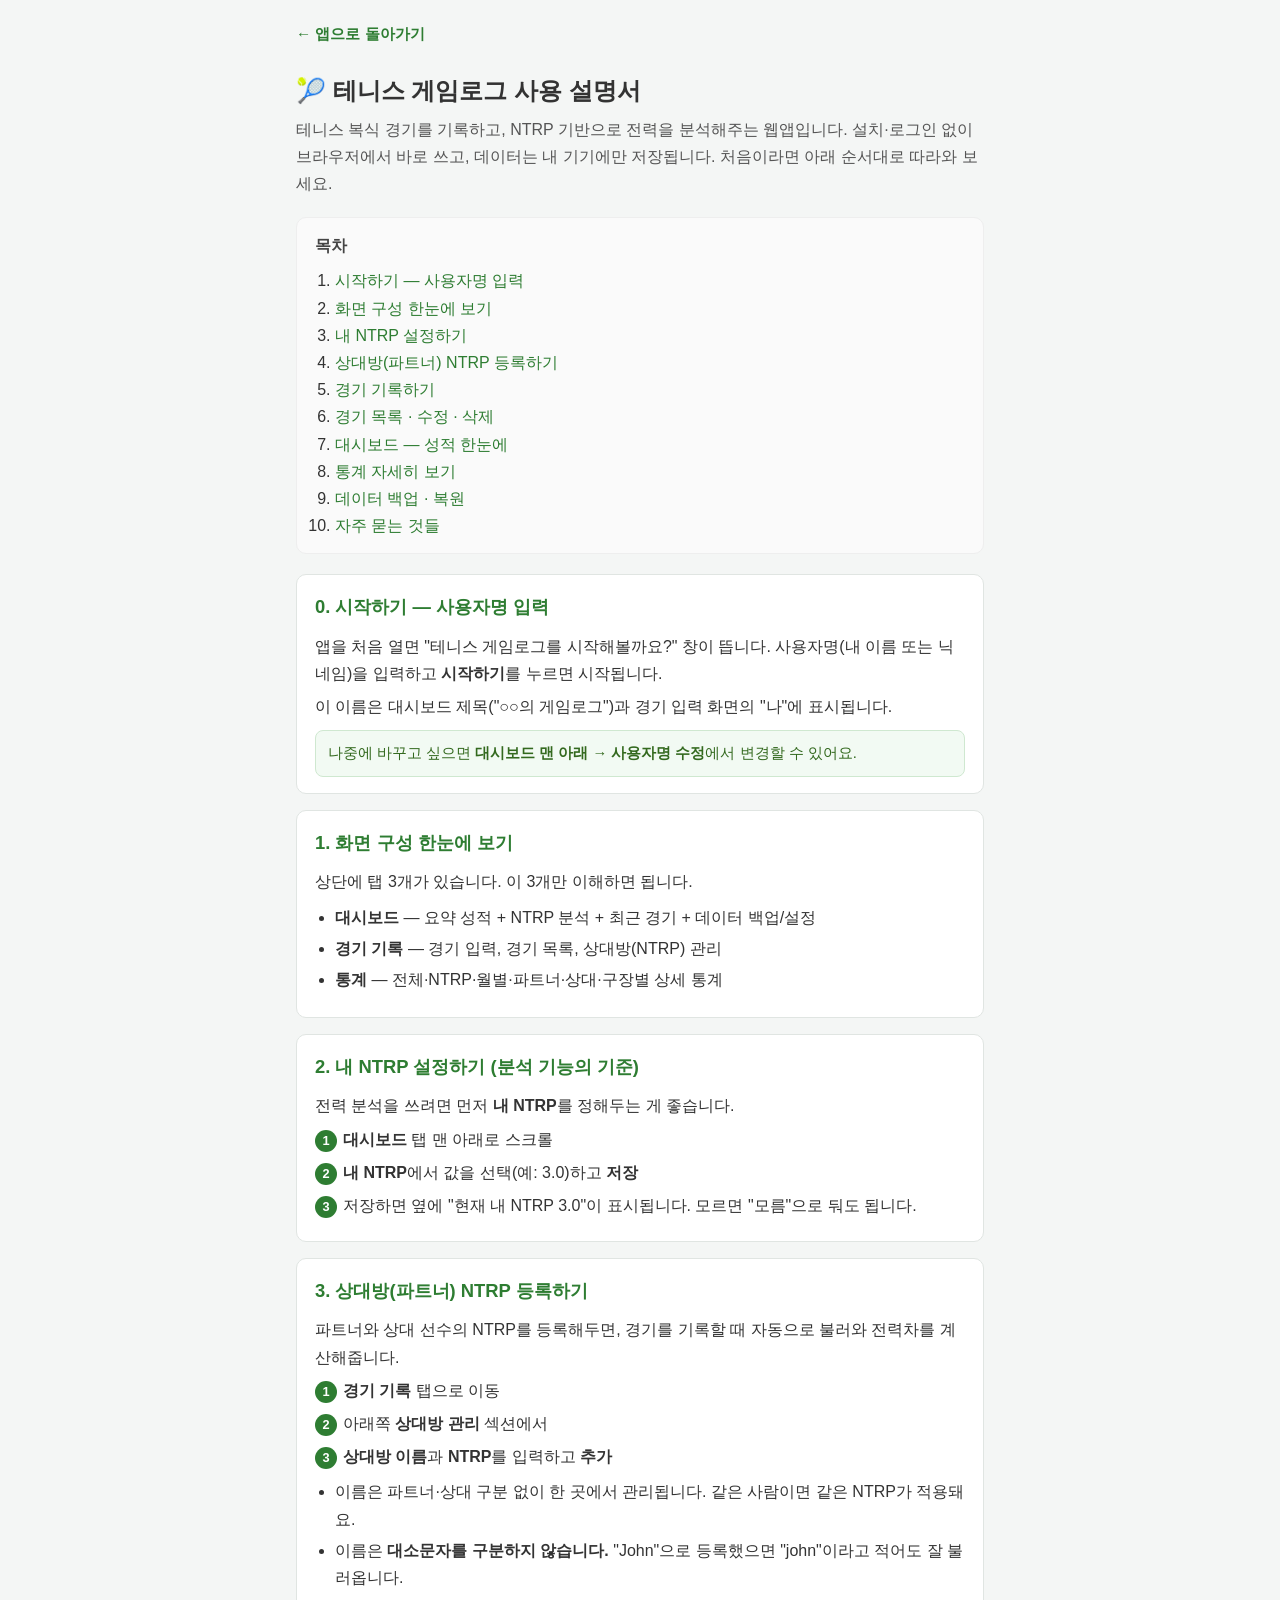
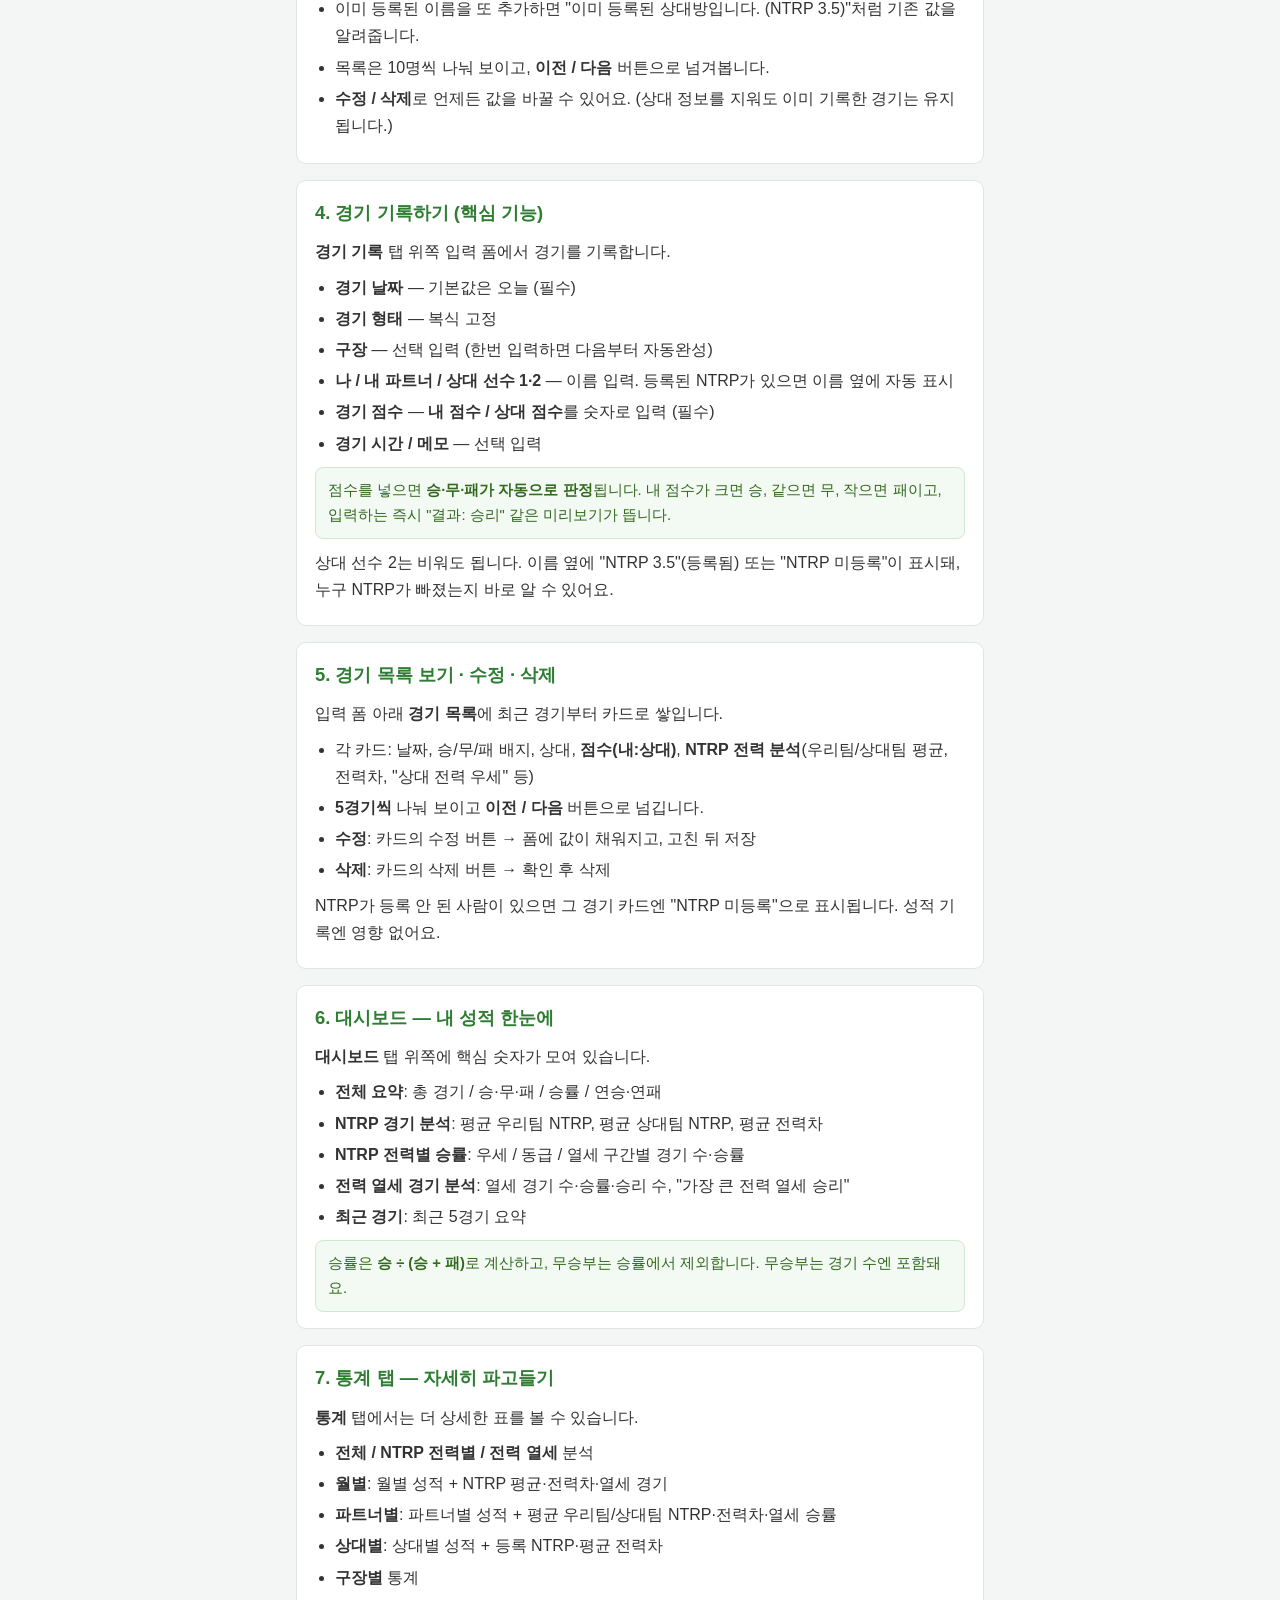
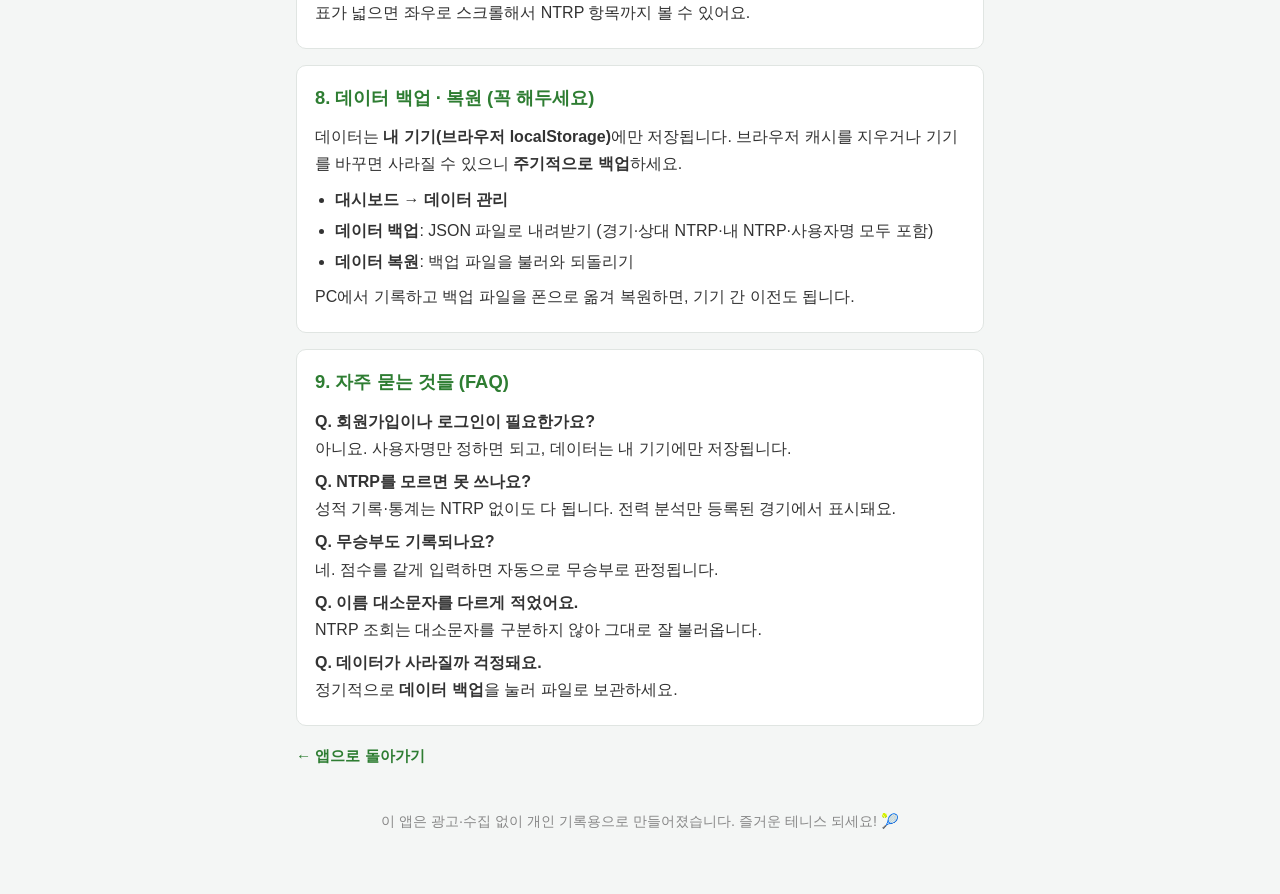
==== guide.html @ ec40f74d "기능 및 레이아웃 1. NTRP 참조 대소문자 변경 2. 페이지 넘어가면  3. 설명서 추가" ====
<!DOCTYPE html>
<html lang="ko">
<head>
  <meta charset="UTF-8" />
  <meta name="viewport" content="width=device-width, initial-scale=1.0" />
  <title>사용 설명서 · 테니스 게임로그</title>
  <link rel="stylesheet" href="style.css" />
  <style>
    /* 안내문 전용 최소 스타일 (앱 style.css를 건드리지 않고 이 페이지에서만 사용) */
    .guide-wrap {
      max-width: 720px;
      margin: 0 auto;
      padding: 20px 16px 60px;
      line-height: 1.7;
      color: #333;
    }
    .guide-wrap h1 {
      font-size: 1.5rem;
      margin: 8px 0 4px;
    }
    .guide-lead {
      color: #555;
      margin: 0 0 20px;
    }
    .guide-back {
      display: inline-block;
      margin-bottom: 16px;
      font-size: 0.95rem;
      color: #2e7d32;
      text-decoration: none;
      font-weight: 600;
    }
    .guide-back:hover { text-decoration: underline; }
    .guide-section {
      border: 1px solid #e0e5e2;
      border-radius: 10px;
      padding: 16px 18px;
      margin-bottom: 16px;
      background-color: #fff;
    }
    .guide-section h2 {
      font-size: 1.15rem;
      margin: 0 0 10px;
      color: #2e7d32;
    }
    .guide-section p { margin: 6px 0; }
    .guide-section ul { margin: 8px 0; padding-left: 20px; }
    .guide-section li { margin: 4px 0; }
    .guide-note {
      background-color: #f2faf3;
      border: 1px solid #cfe8d0;
      border-radius: 8px;
      padding: 10px 12px;
      font-size: 0.92rem;
      color: #33691e;
      margin-top: 10px;
    }
    .guide-step {
      display: inline-block;
      min-width: 22px;
      height: 22px;
      line-height: 22px;
      text-align: center;
      border-radius: 50%;
      background-color: #2e7d32;
      color: #fff;
      font-size: 0.8rem;
      font-weight: 700;
      margin-right: 6px;
    }
    .guide-footer {
      margin-top: 24px;
      text-align: center;
      color: #888;
      font-size: 0.9rem;
    }
    .guide-toc {
      background-color: #fafafa;
      border: 1px solid #eee;
      border-radius: 10px;
      padding: 14px 18px;
      margin-bottom: 20px;
    }
    .guide-toc h2 { font-size: 1rem; margin: 0 0 8px; color: #444; }
    .guide-toc ol { margin: 0; padding-left: 20px; }
    .guide-toc a { color: #2e7d32; text-decoration: none; }
    .guide-toc a:hover { text-decoration: underline; }
  </style>
</head>
<body>
  <div class="guide-wrap">

    <!-- 앱으로 돌아가기 -->
    <a class="guide-back" href="index.html">← 앱으로 돌아가기</a>

    <h1>🎾 테니스 게임로그 사용 설명서</h1>
    <p class="guide-lead">
      테니스 복식 경기를 기록하고, NTRP 기반으로 전력을 분석해주는 웹앱입니다.
      설치·로그인 없이 브라우저에서 바로 쓰고, 데이터는 내 기기에만 저장됩니다.
      처음이라면 아래 순서대로 따라와 보세요.
    </p>

    <!-- 목차 -->
    <nav class="guide-toc">
      <h2>목차</h2>
      <ol>
        <li><a href="#step0">시작하기 — 사용자명 입력</a></li>
        <li><a href="#step1">화면 구성 한눈에 보기</a></li>
        <li><a href="#step2">내 NTRP 설정하기</a></li>
        <li><a href="#step3">상대방(파트너) NTRP 등록하기</a></li>
        <li><a href="#step4">경기 기록하기</a></li>
        <li><a href="#step5">경기 목록 · 수정 · 삭제</a></li>
        <li><a href="#step6">대시보드 — 성적 한눈에</a></li>
        <li><a href="#step7">통계 자세히 보기</a></li>
        <li><a href="#step8">데이터 백업 · 복원</a></li>
        <li><a href="#faq">자주 묻는 것들</a></li>
      </ol>
    </nav>

    <section class="guide-section" id="step0">
      <h2>0. 시작하기 — 사용자명 입력</h2>
      <p>앱을 처음 열면 "테니스 게임로그를 시작해볼까요?" 창이 뜹니다. 사용자명(내 이름 또는 닉네임)을 입력하고 <strong>시작하기</strong>를 누르면 시작됩니다.</p>
      <p>이 이름은 대시보드 제목("○○의 게임로그")과 경기 입력 화면의 "나"에 표시됩니다.</p>
      <div class="guide-note">나중에 바꾸고 싶으면 <strong>대시보드 맨 아래 → 사용자명 수정</strong>에서 변경할 수 있어요.</div>
    </section>

    <section class="guide-section" id="step1">
      <h2>1. 화면 구성 한눈에 보기</h2>
      <p>상단에 탭 3개가 있습니다. 이 3개만 이해하면 됩니다.</p>
      <ul>
        <li><strong>대시보드</strong> — 요약 성적 + NTRP 분석 + 최근 경기 + 데이터 백업/설정</li>
        <li><strong>경기 기록</strong> — 경기 입력, 경기 목록, 상대방(NTRP) 관리</li>
        <li><strong>통계</strong> — 전체·NTRP·월별·파트너·상대·구장별 상세 통계</li>
      </ul>
    </section>

    <section class="guide-section" id="step2">
      <h2>2. 내 NTRP 설정하기 (분석 기능의 기준)</h2>
      <p>전력 분석을 쓰려면 먼저 <strong>내 NTRP</strong>를 정해두는 게 좋습니다.</p>
      <p><span class="guide-step">1</span><strong>대시보드</strong> 탭 맨 아래로 스크롤</p>
      <p><span class="guide-step">2</span><strong>내 NTRP</strong>에서 값을 선택(예: 3.0)하고 <strong>저장</strong></p>
      <p><span class="guide-step">3</span>저장하면 옆에 "현재 내 NTRP 3.0"이 표시됩니다. 모르면 "모름"으로 둬도 됩니다.</p>
    </section>

    <section class="guide-section" id="step3">
      <h2>3. 상대방(파트너) NTRP 등록하기</h2>
      <p>파트너와 상대 선수의 NTRP를 등록해두면, 경기를 기록할 때 자동으로 불러와 전력차를 계산해줍니다.</p>
      <p><span class="guide-step">1</span><strong>경기 기록</strong> 탭으로 이동</p>
      <p><span class="guide-step">2</span>아래쪽 <strong>상대방 관리</strong> 섹션에서</p>
      <p><span class="guide-step">3</span><strong>상대방 이름</strong>과 <strong>NTRP</strong>를 입력하고 <strong>추가</strong></p>
      <ul>
        <li>이름은 파트너·상대 구분 없이 한 곳에서 관리됩니다. 같은 사람이면 같은 NTRP가 적용돼요.</li>
        <li>이름은 <strong>대소문자를 구분하지 않습니다.</strong> "John"으로 등록했으면 "john"이라고 적어도 잘 불러옵니다.</li>
        <li>이미 등록된 이름을 또 추가하면 "이미 등록된 상대방입니다. (NTRP 3.5)"처럼 기존 값을 알려줍니다.</li>
        <li>목록은 10명씩 나눠 보이고, <strong>이전 / 다음</strong> 버튼으로 넘겨봅니다.</li>
        <li><strong>수정 / 삭제</strong>로 언제든 값을 바꿀 수 있어요. (상대 정보를 지워도 이미 기록한 경기는 유지됩니다.)</li>
      </ul>
    </section>

    <section class="guide-section" id="step4">
      <h2>4. 경기 기록하기 (핵심 기능)</h2>
      <p><strong>경기 기록</strong> 탭 위쪽 입력 폼에서 경기를 기록합니다.</p>
      <ul>
        <li><strong>경기 날짜</strong> — 기본값은 오늘 (필수)</li>
        <li><strong>경기 형태</strong> — 복식 고정</li>
        <li><strong>구장</strong> — 선택 입력 (한번 입력하면 다음부터 자동완성)</li>
        <li><strong>나 / 내 파트너 / 상대 선수 1·2</strong> — 이름 입력. 등록된 NTRP가 있으면 이름 옆에 자동 표시</li>
        <li><strong>경기 점수</strong> — <strong>내 점수 / 상대 점수</strong>를 숫자로 입력 (필수)</li>
        <li><strong>경기 시간 / 메모</strong> — 선택 입력</li>
      </ul>
      <div class="guide-note">
        점수를 넣으면 <strong>승·무·패가 자동으로 판정</strong>됩니다. 내 점수가 크면 승, 같으면 무, 작으면 패이고,
        입력하는 즉시 "결과: 승리" 같은 미리보기가 뜹니다.
      </div>
      <p style="margin-top:10px;">상대 선수 2는 비워도 됩니다. 이름 옆에 "NTRP 3.5"(등록됨) 또는 "NTRP 미등록"이 표시돼, 누구 NTRP가 빠졌는지 바로 알 수 있어요.</p>
    </section>

    <section class="guide-section" id="step5">
      <h2>5. 경기 목록 보기 · 수정 · 삭제</h2>
      <p>입력 폼 아래 <strong>경기 목록</strong>에 최근 경기부터 카드로 쌓입니다.</p>
      <ul>
        <li>각 카드: 날짜, 승/무/패 배지, 상대, <strong>점수(내:상대)</strong>, <strong>NTRP 전력 분석</strong>(우리팀/상대팀 평균, 전력차, "상대 전력 우세" 등)</li>
        <li><strong>5경기씩</strong> 나눠 보이고 <strong>이전 / 다음</strong> 버튼으로 넘깁니다.</li>
        <li><strong>수정</strong>: 카드의 수정 버튼 → 폼에 값이 채워지고, 고친 뒤 저장</li>
        <li><strong>삭제</strong>: 카드의 삭제 버튼 → 확인 후 삭제</li>
      </ul>
      <p>NTRP가 등록 안 된 사람이 있으면 그 경기 카드엔 "NTRP 미등록"으로 표시됩니다. 성적 기록엔 영향 없어요.</p>
    </section>

    <section class="guide-section" id="step6">
      <h2>6. 대시보드 — 내 성적 한눈에</h2>
      <p><strong>대시보드</strong> 탭 위쪽에 핵심 숫자가 모여 있습니다.</p>
      <ul>
        <li><strong>전체 요약</strong>: 총 경기 / 승·무·패 / 승률 / 연승·연패</li>
        <li><strong>NTRP 경기 분석</strong>: 평균 우리팀 NTRP, 평균 상대팀 NTRP, 평균 전력차</li>
        <li><strong>NTRP 전력별 승률</strong>: 우세 / 동급 / 열세 구간별 경기 수·승률</li>
        <li><strong>전력 열세 경기 분석</strong>: 열세 경기 수·승률·승리 수, "가장 큰 전력 열세 승리"</li>
        <li><strong>최근 경기</strong>: 최근 5경기 요약</li>
      </ul>
      <div class="guide-note">승률은 <strong>승 ÷ (승 + 패)</strong>로 계산하고, 무승부는 승률에서 제외합니다. 무승부는 경기 수엔 포함돼요.</div>
    </section>

    <section class="guide-section" id="step7">
      <h2>7. 통계 탭 — 자세히 파고들기</h2>
      <p><strong>통계</strong> 탭에서는 더 상세한 표를 볼 수 있습니다.</p>
      <ul>
        <li><strong>전체 / NTRP 전력별 / 전력 열세</strong> 분석</li>
        <li><strong>월별</strong>: 월별 성적 + NTRP 평균·전력차·열세 경기</li>
        <li><strong>파트너별</strong>: 파트너별 성적 + 평균 우리팀/상대팀 NTRP·전력차·열세 승률</li>
        <li><strong>상대별</strong>: 상대별 성적 + 등록 NTRP·평균 전력차</li>
        <li><strong>구장별</strong> 통계</li>
      </ul>
      <p>표가 넓으면 좌우로 스크롤해서 NTRP 항목까지 볼 수 있어요.</p>
    </section>

    <section class="guide-section" id="step8">
      <h2>8. 데이터 백업 · 복원 (꼭 해두세요)</h2>
      <p>데이터는 <strong>내 기기(브라우저 localStorage)</strong>에만 저장됩니다. 브라우저 캐시를 지우거나 기기를 바꾸면 사라질 수 있으니 <strong>주기적으로 백업</strong>하세요.</p>
      <ul>
        <li><strong>대시보드 → 데이터 관리</strong></li>
        <li><strong>데이터 백업</strong>: JSON 파일로 내려받기 (경기·상대 NTRP·내 NTRP·사용자명 모두 포함)</li>
        <li><strong>데이터 복원</strong>: 백업 파일을 불러와 되돌리기</li>
      </ul>
      <p>PC에서 기록하고 백업 파일을 폰으로 옮겨 복원하면, 기기 간 이전도 됩니다.</p>
    </section>

    <section class="guide-section" id="faq">
      <h2>9. 자주 묻는 것들 (FAQ)</h2>
      <p><strong>Q. 회원가입이나 로그인이 필요한가요?</strong><br />아니요. 사용자명만 정하면 되고, 데이터는 내 기기에만 저장됩니다.</p>
      <p><strong>Q. NTRP를 모르면 못 쓰나요?</strong><br />성적 기록·통계는 NTRP 없이도 다 됩니다. 전력 분석만 등록된 경기에서 표시돼요.</p>
      <p><strong>Q. 무승부도 기록되나요?</strong><br />네. 점수를 같게 입력하면 자동으로 무승부로 판정됩니다.</p>
      <p><strong>Q. 이름 대소문자를 다르게 적었어요.</strong><br />NTRP 조회는 대소문자를 구분하지 않아 그대로 잘 불러옵니다.</p>
      <p><strong>Q. 데이터가 사라질까 걱정돼요.</strong><br />정기적으로 <strong>데이터 백업</strong>을 눌러 파일로 보관하세요.</p>
    </section>

    <a class="guide-back" href="index.html">← 앱으로 돌아가기</a>

    <p class="guide-footer">이 앱은 광고·수집 없이 개인 기록용으로 만들어졌습니다. 즐거운 테니스 되세요! 🎾</p>

  </div>
</body>
</html>
---- style.css ----
/*
  테니스 복식 기록 - 스타일
  - 모바일 우선(Mobile-first)으로 작성 (설계 §5)
  - 반응형/접근성 마무리는 파일 하단 "Task 15" 블록 참고
*/

/* 기본 리셋 및 공통 설정 */
* {
  box-sizing: border-box;
  margin: 0;
  padding: 0;
}

body {
  font-family: -apple-system, BlinkMacSystemFont, "Segoe UI", Roboto, "Malgun Gothic", sans-serif;
  background-color: #f4f6f5;
  color: #333;
  line-height: 1.5;
}

/* 앱 전체 컨테이너: 넓은 화면에서는 가운데 정렬 + 최대 너비 제한 */
.app {
  width: 100%;
  max-width: 720px;
  margin: 0 auto;
  padding: 16px;
}

/* 앱 제목 */
.app-header {
  text-align: center;
  padding: 8px 0 16px;
}

.app-title {
  font-size: 1.5rem;
  color: #2e7d32; /* 코트 그린 계열 포인트 색 */
  display: inline-flex;
  align-items: center; /* 제목 텍스트와 로고를 세로 가운데 정렬 */
  gap: 8px;
}

/* 제목 아래 고정 부제목 */
.app-subtitle {
  margin-top: 4px;
  font-size: 0.85rem;
  color: #999;
}

/* 제목 뒤 로고 아이콘 */
.app-logo {
  height: 3.5em;
  width: auto;
  vertical-align: middle;
}

/* 탭 버튼 영역 */
.tab-bar {
  display: flex;
  gap: 8px;
  margin-bottom: 16px;
}

.tab-button {
  flex: 1; /* 3개 버튼이 가로 폭을 균등하게 나눠 가짐 */
  min-height: 44px; /* 터치하기 충분한 크기 (설계 §5) */
  border: 1px solid #cfd8d3;
  background-color: #ffffff;
  color: #555;
  font-size: 1rem;
  border-radius: 8px;
  cursor: pointer;
}

/* 현재 선택된 탭 버튼 강조 */
.tab-button.is-active {
  background-color: #2e7d32;
  color: #ffffff;
  border-color: #2e7d32;
}

/* 탭 내용 영역 */
.tab-panels {
  width: 100%;
}

.tab-panel {
  display: none; /* 기본은 숨김 */
  background-color: #ffffff;
  border: 1px solid #e0e5e2;
  border-radius: 8px;
  padding: 16px;
  min-height: 120px;
}

/* 현재 활성화된 탭만 표시 */
.tab-panel.is-active {
  display: block;
}

/* 아직 내용이 없는 영역의 안내 문구 */
.placeholder {
  color: #999;
  text-align: center;
  padding: 24px 0;
}

/* ============================================================
   경기 입력 폼 (Task 5) - 모바일 우선
   ============================================================ */

.section-title {
  font-size: 1.15rem;
  color: #2e7d32;
  margin-bottom: 8px;
}

.form-hint {
  font-size: 0.85rem;
  color: #888;
  margin-bottom: 16px;
}

/* 필수 표시(*) 색상 */
.required-mark {
  color: #c62828;
}

/* 각 입력 항목을 세로로 배치 (모바일 우선) */
.field {
  margin-bottom: 16px;
}

.field label {
  display: block;
  font-size: 0.95rem;
  color: #444;
  margin-bottom: 6px;
}

/* 입력창 공통 스타일: 터치하기 쉽게 크게 */
.field input[type="date"],
.field input[type="text"],
.field textarea {
  width: 100%;
  min-height: 44px;
  padding: 10px 12px;
  border: 1px solid #cfd8d3;
  border-radius: 8px;
  font-size: 1rem;
  font-family: inherit;
  background-color: #fff;
}

.field textarea {
  min-height: 72px;
  resize: vertical;
}

/* 상대 선수 옆 NTRP 힌트: 입력창 아래에 작게 표시 */
.ntrp-hint {
  display: block;
  margin-top: 6px;
  font-size: 0.85rem;
  font-weight: 600;
  color: #2e7d32;
}

/* NTRP 미등록 등 강조가 필요 없는 상태는 회색으로 */
.ntrp-hint.is-muted {
  color: #888;
  font-weight: 400;
}

/* 입력창 포커스 시 강조 */
.field input:focus,
.field textarea:focus {
  outline: none;
  border-color: #2e7d32;
}

/* 경기 형태 고정 표시 */
.fixed-value {
  padding: 10px 12px;
  border: 1px dashed #cfd8d3;
  border-radius: 8px;
  color: #666;
  background-color: #f7f9f8;
}

/* 승/패 버튼 영역: 두 버튼이 가로 폭을 균등하게 */
/* 경기 점수 입력: 내 점수 : 상대 점수 */
.score-inputs {
  display: flex;
  align-items: flex-end;
  gap: 10px;
}

.score-cell {
  flex: 1;
}

.score-cell-label {
  display: block;
  font-size: 0.85rem;
  color: #666;
  margin-bottom: 4px;
}

.score-inputs input[type="number"] {
  width: 100%;
  min-height: 48px;
  padding: 10px 12px;
  border: 1px solid #cfd8d3;
  border-radius: 8px;
  font-size: 1.1rem;
  font-family: inherit;
  text-align: center;
  background-color: #fff;
}

.score-inputs input[type="number"]:focus {
  outline: none;
  border-color: #2e7d32;
}

.score-sep {
  font-size: 1.4rem;
  font-weight: bold;
  color: #888;
  padding-bottom: 10px;
}

/* 점수로 자동 판정된 결과 미리보기 */
.result-preview {
  margin-top: 10px;
  font-size: 0.95rem;
  font-weight: 600;
  color: #666;
}

.result-preview.is-win {
  color: #2e7d32;
}

.result-preview.is-draw {
  color: #616161;
}

.result-preview.is-loss {
  color: #c62828;
}

.result-buttons {
  display: flex;
  gap: 12px;
}

.result-button {
  flex: 1;
  min-height: 52px; /* 모바일에서 터치하기 충분한 큰 버튼 */
  font-size: 1.1rem;
  font-weight: bold;
  border: 2px solid #cfd8d3;
  border-radius: 8px;
  background-color: #fff;
  color: #666;
  cursor: pointer;
}

/* 선택된 승 버튼 (초록 계열) */
.result-button.result-win.is-selected {
  background-color: #2e7d32;
  border-color: #2e7d32;
  color: #fff;
}

/* 선택된 무승부 버튼 (회색 계열) */
.result-button.result-draw.is-selected {
  background-color: #757575;
  border-color: #757575;
  color: #fff;
}

/* 선택된 패 버튼 (빨강 계열) */
.result-button.result-loss.is-selected {
  background-color: #c62828;
  border-color: #c62828;
  color: #fff;
}

/* 저장 버튼: 넓고 큰 버튼 */
.save-button {
  width: 100%;
  min-height: 50px;
  font-size: 1.05rem;
  font-weight: bold;
  border: none;
  border-radius: 8px;
  background-color: #2e7d32;
  color: #fff;
  cursor: pointer;
}

.save-button:active {
  opacity: 0.85;
}

/* ============================================================
   넓은 화면(PC) 보정 (Task 5 범위 내 최소 대응)
   상세 반응형 마무리는 Task 15에서 진행
   ============================================================ */
@media (min-width: 600px) {
  /* 날짜·스코어·시간 등은 넓은 화면에서 지나치게 길지 않도록 최대 폭 제한 */
  .field input[type="date"] {
    max-width: 240px;
  }
}

/* 저장 결과 안내 메시지 (Task 6) */
.form-message {
  margin-top: 12px;
  font-size: 0.95rem;
  min-height: 1.2em; /* 메시지가 없어도 높이 유지 */
}

.form-message.is-success {
  color: #2e7d32; /* 성공: 초록 */
}

.form-message.is-error {
  color: #c62828; /* 오류: 빨강 */
}

/* ============================================================
   경기 목록 (Task 7)
   ============================================================ */

.match-list-section {
  margin-top: 24px;
  border-top: 1px solid #e0e5e2;
  padding-top: 16px;
}

/* 경기 카드 한 건 */
.match-card {
  border: 1px solid #e0e5e2;
  border-radius: 8px;
  padding: 12px 14px;
  margin-bottom: 12px;
  background-color: #fff;
}

/* 카드 상단: 날짜 + 승/패 배지 */
.match-card-header {
  display: flex;
  justify-content: space-between;
  align-items: center;
  margin-bottom: 8px;
}

.match-date {
  font-weight: bold;
  color: #333;
}

/* 승/패 배지 (색 + 텍스트 함께) */
.match-result {
  font-weight: bold;
  padding: 2px 10px;
  border-radius: 999px;
  font-size: 0.9rem;
}

.match-result.is-win {
  background-color: #e8f5e9;
  color: #2e7d32;
}

.match-result.is-draw {
  background-color: #f0f0f0;
  color: #616161;
}

.match-result.is-loss {
  background-color: #fdecea;
  color: #c62828;
}

/* 세부 정보 한 줄 (라벨 + 값) */
.match-row {
  display: flex;
  gap: 8px;
  font-size: 0.95rem;
  padding: 2px 0;
}

.match-label {
  flex: 0 0 56px; /* 라벨 너비 고정으로 값이 가지런히 정렬 */
  color: #888;
}

.match-value {
  color: #333;
  white-space: pre-wrap; /* 줄바꿈 메모도 그대로 표시 */
  word-break: break-word;
}

/* 빈 상태 안내 */
.empty-state {
  text-align: center;
  color: #999;
  padding: 24px 0;
}

.empty-state p {
  margin: 2px 0;
}

/* ============================================================
   수정 기능 관련 (Task 8)
   ============================================================ */

/* 저장/취소 버튼을 나란히 배치 */
.form-actions {
  display: flex;
  gap: 12px;
}

.form-actions .save-button {
  flex: 1;
}

/* 취소 버튼 */
.cancel-button {
  flex: 0 0 auto;
  min-height: 50px;
  padding: 0 20px;
  font-size: 1.05rem;
  border: 1px solid #cfd8d3;
  border-radius: 8px;
  background-color: #fff;
  color: #555;
  cursor: pointer;
}

/* 경기 카드 하단 동작 버튼 영역 */
.match-actions {
  display: flex;
  justify-content: flex-end;
  gap: 8px;
  margin-top: 10px;
  padding-top: 10px;
  border-top: 1px solid #f0f2f1;
}

/* 수정 버튼 */
.edit-button {
  min-height: 40px;
  padding: 0 16px;
  font-size: 0.95rem;
  border: 1px solid #2e7d32;
  border-radius: 8px;
  background-color: #fff;
  color: #2e7d32;
  cursor: pointer;
}

.edit-button:active {
  background-color: #e8f5e9;
}

/* 삭제 버튼 (Task 9) */
.delete-button {
  min-height: 40px;
  padding: 0 16px;
  font-size: 0.95rem;
  border: 1px solid #c62828;
  border-radius: 8px;
  background-color: #fff;
  color: #c62828;
  cursor: pointer;
}

.delete-button:active {
  background-color: #fdecea;
}

/* ============================================================
   통계 탭 (Task 12)
   ============================================================ */

/* 전체 통계 요약 카드 그리드 (모바일: 2열) */
.stat-card-grid {
  display: grid;
  grid-template-columns: repeat(2, 1fr);
  gap: 10px;
  margin-bottom: 8px;
}

.stat-card {
  border: 1px solid #e0e5e2;
  border-radius: 8px;
  padding: 12px;
  text-align: center;
  background-color: #fff;
}

.stat-value {
  font-size: 1.3rem;
  font-weight: bold;
  color: #2e7d32;
}

.stat-label {
  margin-top: 4px;
  font-size: 0.85rem;
  color: #888;
}

/* 통계 표 */
.stats-table {
  width: 100%;
  border-collapse: collapse;
  margin-bottom: 8px;
  font-size: 0.95rem;
}

.stats-table th,
.stats-table td {
  border: 1px solid #e0e5e2;
  padding: 8px 10px;
  text-align: center;
}

.stats-table th {
  background-color: #f2f5f4;
  color: #555;
  font-weight: bold;
}

/* 첫 열(월/이름)은 왼쪽 정렬로 가독성 확보 */
.stats-table td:first-child,
.stats-table th:first-child {
  text-align: left;
}

.stats-empty {
  color: #999;
  padding: 8px 0 16px;
}

/* 넓은 화면(PC): 요약 카드를 더 여러 열로 */
@media (min-width: 600px) {
  .stat-card-grid {
    grid-template-columns: repeat(3, 1fr);
  }
}

/* ============================================================
   대시보드 최근 경기 요약 (Task 13)
   ============================================================ */

.recent-line {
  display: flex;
  align-items: center;
  flex-wrap: wrap;
  gap: 8px 10px;
  padding: 10px 12px;
  border: 1px solid #e0e5e2;
  border-radius: 8px;
  margin-bottom: 8px;
  background-color: #fff;
}

/* 승/패 배지 (W/L) */
.recent-badge {
  flex: 0 0 auto;
  width: 26px;
  height: 26px;
  line-height: 26px;
  text-align: center;
  border-radius: 50%;
  font-weight: bold;
  font-size: 0.85rem;
}

.recent-badge.is-win {
  background-color: #e8f5e9;
  color: #2e7d32;
}

.recent-badge.is-draw {
  background-color: #f0f0f0;
  color: #616161;
}

.recent-badge.is-loss {
  background-color: #fdecea;
  color: #c62828;
}

.recent-date {
  font-weight: bold;
  color: #333;
}

.recent-vs {
  color: #666;
  word-break: break-word;
}

/* 대시보드 빈 상태의 이동 버튼에 여백 */
#dashboard-summary .empty-state .save-button {
  margin-top: 12px;
  max-width: 280px;
}

/* ============================================================
   Task 15 - 반응형 & 접근성 마무리
   (모바일 우선을 유지하면서 넓은 화면/입력 편의/접근성을 보강)
   ============================================================ */

/* --- 접근성: 키보드 포커스를 또렷하게 표시 --- */
.tab-button:focus-visible,
.result-button:focus-visible,
.save-button:focus-visible,
.cancel-button:focus-visible,
.edit-button:focus-visible,
.delete-button:focus-visible,
.field input:focus-visible,
.field textarea:focus-visible {
  outline: 3px solid #7cb342;
  outline-offset: 2px;
}

/* --- 마우스 사용자를 위한 버튼 hover 피드백 (터치엔 영향 없음) --- */
@media (hover: hover) {
  .tab-button:hover { border-color: #2e7d32; }
  .save-button:hover { background-color: #276c2b; }
  .result-button:hover { border-color: #9e9e9e; }
  .edit-button:hover { background-color: #e8f5e9; }
  .delete-button:hover { background-color: #fdecea; }
  .cancel-button:hover { border-color: #9e9e9e; }
}

/* --- 태블릿 이상(넓은 화면): 여백과 정보 밀도를 키운다 --- */
@media (min-width: 600px) {
  .app {
    max-width: 860px;   /* 넓은 화면에서 여유 공간 활용 */
    padding: 24px;
  }

  .tab-panel {
    padding: 24px;
  }

  /* 경기 목록과 최근 경기 요약을 2열로 배치해 공간 활용 */
  #match-list,
  #dashboard-recent {
    display: grid;
    grid-template-columns: repeat(2, 1fr);
    gap: 12px;
  }

  /* 2열 그리드에서는 카드 하단 margin 대신 grid gap을 사용 */
  #match-list .match-card,
  #dashboard-recent .recent-line {
    margin-bottom: 0;
  }

  /* 빈 상태 안내는 그리드 두 칸을 모두 차지하도록 */
  #match-list .empty-state,
  #dashboard-recent .stats-empty {
    grid-column: 1 / -1;
  }
}

/* --- 큰 화면(PC): 전체 요약 카드를 더 넓게 배치 --- */
@media (min-width: 900px) {
  /* 전체 통계 요약(6개)은 넓은 화면에서 한 줄에 3개 유지, 대시보드 요약(4개)은 4열 */
  #dashboard-summary .stat-card-grid {
    grid-template-columns: repeat(4, 1fr);
  }
}

/* --- 아주 좁은 화면(소형 휴대폰) 보정 --- */
@media (max-width: 360px) {
  .app {
    padding: 12px;
  }
  .app-title {
    font-size: 1.3rem;
  }
  /* 탭 글자가 줄바꿈되지 않도록 약간 축소 */
  .tab-button {
    font-size: 0.9rem;
  }
}

/* ============================================================
   데이터 관리 (백업/복원)
   ============================================================ */

.data-manage {
  margin-top: 24px;
  padding-top: 16px;
  border-top: 1px solid #e0e5e2;
}

.data-manage-buttons {
  display: flex;
  gap: 12px;
  flex-wrap: wrap;
}

/* 백업/복원 버튼: 좁은 화면에서 나란히, 아주 좁으면 줄바꿈 */
.data-manage-buttons .cancel-button {
  flex: 1 1 auto;
  min-width: 130px;
}

/* 마지막 백업 시각 */
.backup-status {
  margin-top: 10px;
  font-size: 0.85rem;
  color: #888;
}

/* 7일 경과 백업 권장 안내 */
.backup-notice {
  margin-top: 6px;
  font-size: 0.9rem;
  color: #c62828;
}

/* ============================================================
   개발자의 한마디
   ============================================================ */

.dev-note {
  margin-top: 24px;
  padding-top: 16px;
  border-top: 1px solid #e0e5e2;
}

.dev-note p {
  font-size: 0.9rem;
  color: #777;
  line-height: 1.6;
  margin: 2px 0;
}

.dev-note a {
  color: #2e7d32;
}

/* ============================================================
   사용자명 (최초 입력 오버레이 / 수정)
   ============================================================ */

/* hidden 속성이 항상 display 규칙을 이기도록 (오버레이 flex 등 무시) */
[hidden] {
  display: none !important;
}

/* 최초 입력 오버레이: 화면 전체를 덮는다 */
.overlay {
  position: fixed;
  inset: 0;
  background-color: rgba(0, 0, 0, 0.45);
  display: flex;
  align-items: center;
  justify-content: center;
  padding: 16px;
  z-index: 1000;
}

.overlay-box {
  width: 100%;
  max-width: 360px;
  background-color: #fff;
  border-radius: 12px;
  padding: 24px;
  text-align: center;
}

.overlay-title {
  font-size: 1.2rem;
  color: #2e7d32;
  margin-bottom: 8px;
}

.overlay-desc {
  font-size: 0.95rem;
  color: #666;
  margin-bottom: 16px;
}

.overlay-input {
  width: 100%;
  min-height: 44px;
  padding: 10px 12px;
  border: 1px solid #cfd8d3;
  border-radius: 8px;
  font-size: 1rem;
  margin-bottom: 8px;
}

.overlay-input:focus {
  outline: none;
  border-color: #2e7d32;
}

.overlay .save-button {
  margin-top: 8px;
}

/* 사용자명 수정 영역 */
.username-edit {
  margin-top: 12px;
}

/* 작게 노출되는 텍스트 버튼 */
.text-button {
  background: none;
  border: none;
  color: #aaa;
  font-size: 0.85rem;
  text-decoration: underline;
  cursor: pointer;
  padding: 4px 0;
}

.text-button:hover {
  color: #2e7d32;
}

.username-edit-form {
  margin-top: 10px;
  padding: 12px;
  border: 1px solid #e0e5e2;
  border-radius: 8px;
}

.username-current {
  font-size: 0.9rem;
  color: #666;
  margin-bottom: 8px;
}

.username-edit-form label {
  display: block;
  font-size: 0.9rem;
  color: #444;
  margin-bottom: 6px;
}

.username-edit-actions {
  display: flex;
  gap: 10px;
  margin-top: 4px;
}

.username-edit-actions .save-button,
.username-edit-actions .cancel-button {
  flex: 1;
}

/* 내 NTRP 설정 (사용자명 수정 영역 아래) */
.my-ntrp-setting {
  display: flex;
  align-items: center;
  flex-wrap: wrap;
  gap: 8px;
  margin-top: 12px;
}

.my-ntrp-setting label {
  font-size: 0.9rem;
  color: #444;
  font-weight: 600;
}

.my-ntrp-setting select {
  min-height: 40px;
  padding: 6px 10px;
  border: 1px solid #cfd8d3;
  border-radius: 8px;
  font-size: 1rem;
  font-family: inherit;
  background-color: #fff;
}

.my-ntrp-setting .save-button {
  min-height: 40px;
}

/* 내 NTRP 설정의 현재값 텍스트는 줄바꿈 없이 옆에 표시 */
.my-ntrp-setting .ntrp-hint {
  display: inline;
  margin-top: 0;
}

/* 경기 카드 내 NTRP 전력 분석 블록 */
.ntrp-analysis {
  margin-top: 10px;
  padding: 8px 10px;
  border-top: 1px dashed #e0e0e0;
  display: flex;
  flex-direction: column;
  gap: 4px;
}

.ntrp-analysis-teams {
  font-size: 0.9rem;
  color: #444;
  font-weight: 600;
  word-break: keep-all;
}

.ntrp-analysis-diff {
  font-size: 0.9rem;
  font-weight: 600;
  word-break: keep-all;
}

/* 전력차 색 구분: 우세(초록) / 열세(빨강) / 동급(회색) */
.ntrp-analysis-diff.is-favored {
  color: #2e7d32;
}

.ntrp-analysis-diff.is-underdog {
  color: #c62828;
}

.ntrp-analysis-diff.is-even {
  color: #616161;
}

/* NTRP 미등록 표시 */
.ntrp-analysis.is-unavailable .ntrp-analysis-na {
  font-size: 0.85rem;
  color: #999;
}

/* NTRP 전력별 분석: 평균 전력차 문구 */
.ntrp-avg-diff {
  margin-top: 10px;
  font-size: 0.9rem;
  font-weight: 600;
  color: #444;
  word-break: keep-all;
}

/* 전력 열세/우세(업셋) 분석 문구 */
.ntrp-upset-line {
  margin-top: 8px;
  font-size: 0.9rem;
  font-weight: 600;
  color: #444;
  word-break: keep-all;
}

.ntrp-upset-line.is-favored {
  color: #2e7d32;
}

.ntrp-upset-line.is-underdog {
  color: #c62828;
}

.ntrp-upset-line.is-even {
  color: #616161;
}

/* 열이 많은 통계 표(파트너 NTRP 등)를 모바일에서 가로 스크롤로 처리 */
.stats-table-scroll {
  width: 100%;
  overflow-x: auto;
  -webkit-overflow-scrolling: touch;
}

.stats-table-scroll .stats-table {
  min-width: 640px; /* 열이 많아 좁은 화면에서 눌리지 않도록 최소 폭 확보 */
}

/* 대시보드 최근 경기: 점수 표시 (내 점수 - 상대 점수) */
.recent-score {
  flex-basis: 100%;
  font-size: 0.95rem;
  font-weight: 700;
  color: #333;
}

/* 대시보드 최근 경기: NTRP 분석 블록 */
.recent-ntrp {
  flex-basis: 100%;
  border-top: 1px dashed #e0e0e0;
  padding-top: 6px;
  display: flex;
  flex-direction: column;
  gap: 2px;
}

.recent-ntrp-teams {
  font-size: 0.85rem;
  color: #444;
  font-weight: 600;
  word-break: keep-all;
}

.recent-ntrp-diff {
  font-size: 0.85rem;
  font-weight: 600;
  word-break: keep-all;
}

.recent-ntrp-diff.is-favored { color: #2e7d32; }
.recent-ntrp-diff.is-underdog { color: #c62828; }
.recent-ntrp-diff.is-even { color: #616161; }

.recent-ntrp.is-unavailable {
  font-size: 0.85rem;
  color: #999;
  border-top: 1px dashed #e0e0e0;
  padding-top: 6px;
}

/* 대시보드: 가장 큰 전력 열세 승리 강조 박스 */
.dashboard-upset-highlight {
  margin-top: 10px;
  padding: 10px 12px;
  border: 1px solid #cfe8d0;
  border-radius: 8px;
  background-color: #f2faf3;
}

.dashboard-upset-title {
  font-size: 0.85rem;
  color: #666;
  margin-bottom: 4px;
}

.dashboard-upset-diff {
  font-size: 1.05rem;
  font-weight: 700;
}

.dashboard-upset-diff.is-favored { color: #2e7d32; }

.dashboard-upset-score {
  font-size: 0.95rem;
  font-weight: 600;
  color: #333;
  margin-top: 2px;
}

/* 목록 페이지네이션 (경기 목록 / 상대방 관리 목록 공용) */
.pagination {
  display: flex;
  align-items: center;
  justify-content: center;
  gap: 12px;
  margin-top: 12px;
}

.pagination-button {
  min-height: 40px;
  padding: 8px 16px;
  border: 1px solid #cfd8d3;
  border-radius: 8px;
  background-color: #fff;
  color: #333;
  font-size: 0.95rem;
  font-family: inherit;
  cursor: pointer;
}

.pagination-button:disabled {
  color: #bbb;
  background-color: #f5f5f5;
  cursor: default;
}

.pagination-info {
  font-size: 0.9rem;
  color: #666;
  min-width: 84px;
  text-align: center;
}

/* 사용자명 입력 오버레이의 사용 설명서 링크 */
.overlay-guide-link {
  margin-top: 14px;
  text-align: center;
  font-size: 0.9rem;
}

.overlay-guide-link a {
  color: #2e7d32;
  text-decoration: none;
  font-weight: 600;
}

.overlay-guide-link a:hover { text-decoration: underline; }

/* 대시보드 하단 사용 설명서 링크 섹션 */
.guide-link-section {
  margin-top: 12px;
  text-align: center;
}

.guide-link-section a {
  display: inline-block;
  padding: 8px 16px;
  border: 1px solid #cfe8d0;
  border-radius: 8px;
  background-color: #f2faf3;
  color: #2e7d32;
  text-decoration: none;
  font-weight: 600;
  font-size: 0.95rem;
}

.guide-link-section a:hover { background-color: #e6f4e7; }
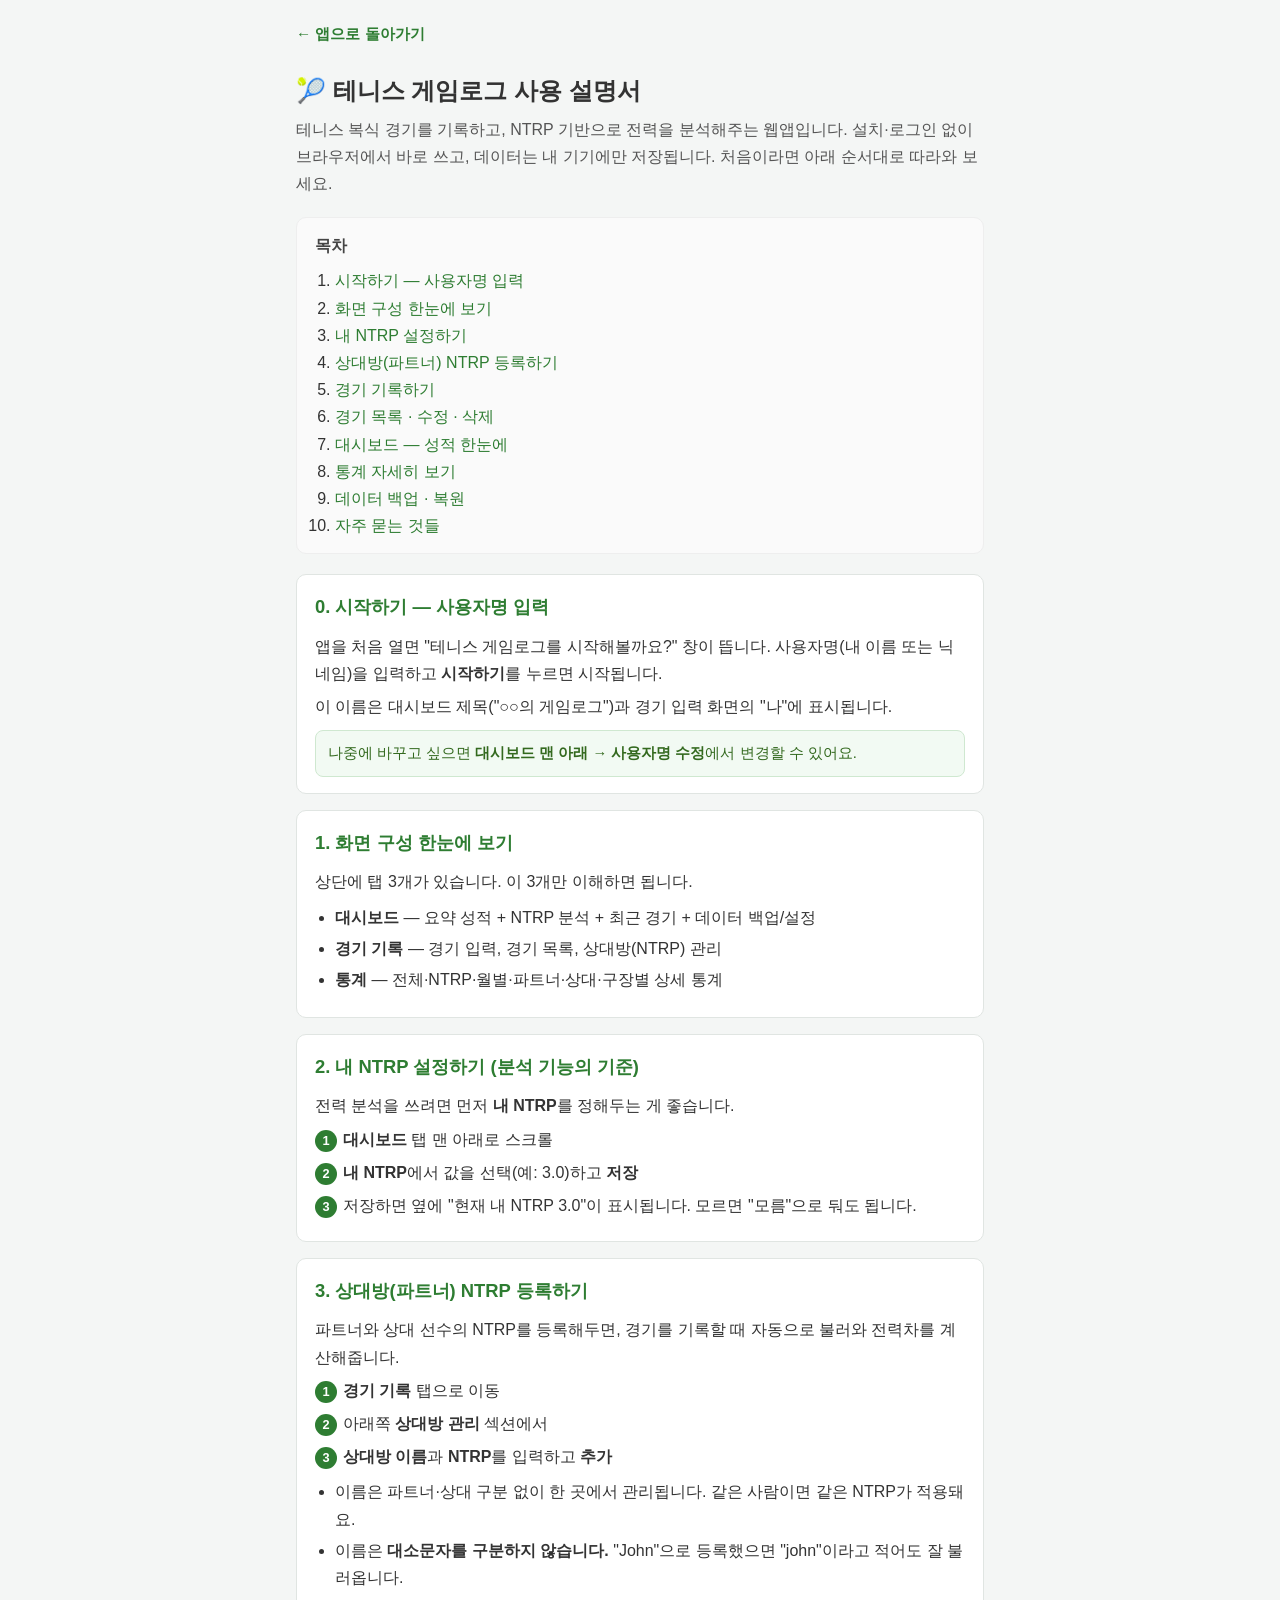
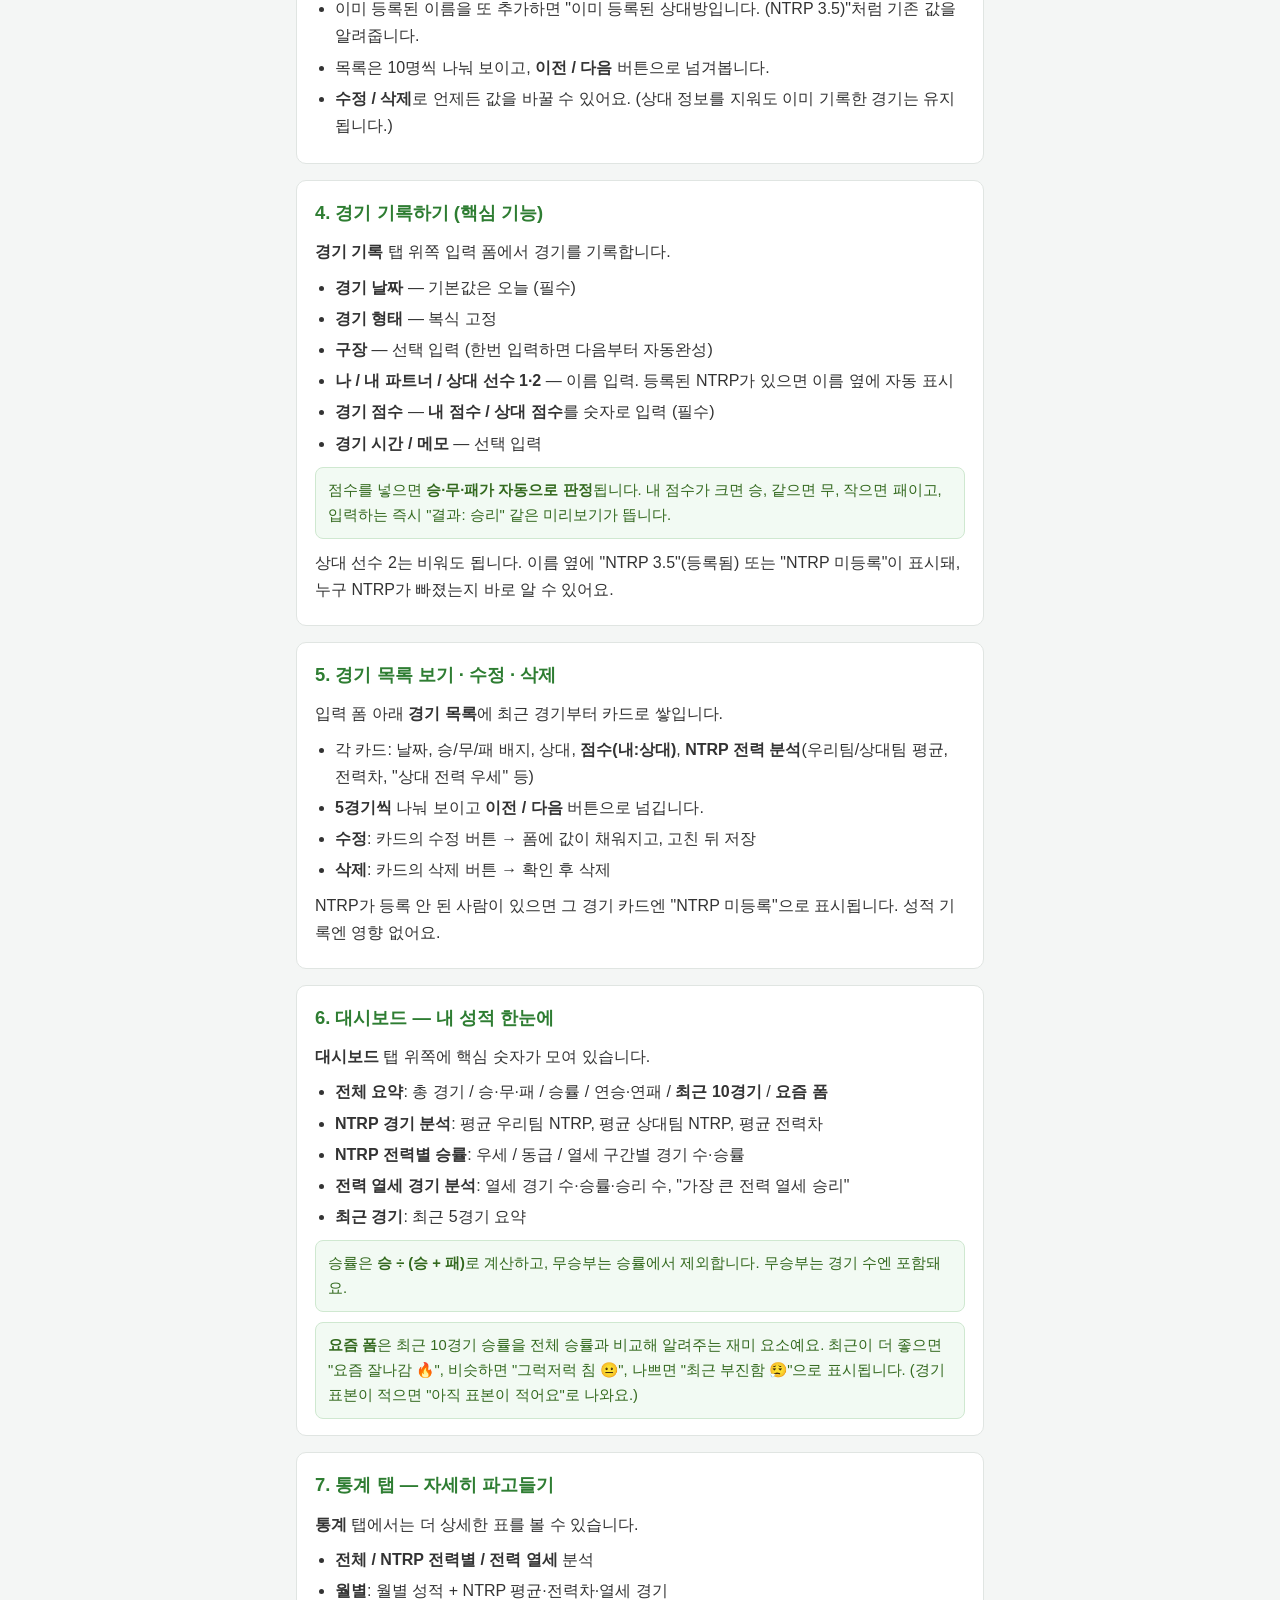
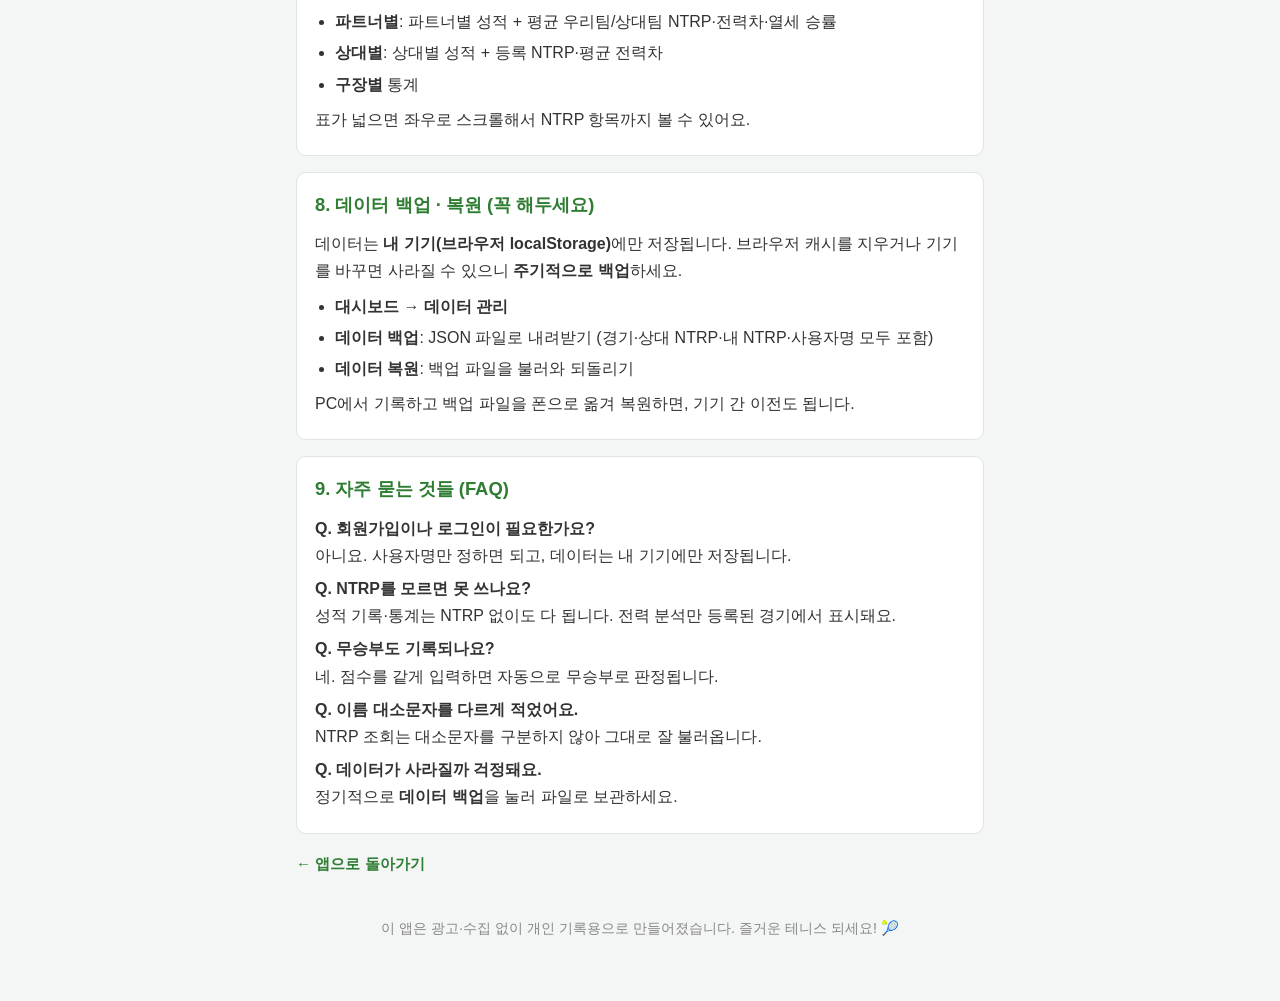
==== commit 3af4f281: "Add files via upload" ====
--- a/guide.html
+++ b/guide.html
@@ -191,13 +191,18 @@
       <h2>6. 대시보드 — 내 성적 한눈에</h2>
       <p><strong>대시보드</strong> 탭 위쪽에 핵심 숫자가 모여 있습니다.</p>
       <ul>
-        <li><strong>전체 요약</strong>: 총 경기 / 승·무·패 / 승률 / 연승·연패</li>
+        <li><strong>전체 요약</strong>: 총 경기 / 승·무·패 / 승률 / 연승·연패 / <strong>최근 10경기</strong> / <strong>요즘 폼</strong></li>
         <li><strong>NTRP 경기 분석</strong>: 평균 우리팀 NTRP, 평균 상대팀 NTRP, 평균 전력차</li>
         <li><strong>NTRP 전력별 승률</strong>: 우세 / 동급 / 열세 구간별 경기 수·승률</li>
         <li><strong>전력 열세 경기 분석</strong>: 열세 경기 수·승률·승리 수, "가장 큰 전력 열세 승리"</li>
         <li><strong>최근 경기</strong>: 최근 5경기 요약</li>
       </ul>
       <div class="guide-note">승률은 <strong>승 ÷ (승 + 패)</strong>로 계산하고, 무승부는 승률에서 제외합니다. 무승부는 경기 수엔 포함돼요.</div>
+      <div class="guide-note">
+        <strong>요즘 폼</strong>은 최근 10경기 승률을 전체 승률과 비교해 알려주는 재미 요소예요.
+        최근이 더 좋으면 "요즘 잘나감 🔥", 비슷하면 "그럭저럭 침 😐", 나쁘면 "최근 부진함 😮‍💨"으로 표시됩니다.
+        (경기 표본이 적으면 "아직 표본이 적어요"로 나와요.)
+      </div>
     </section>
 
     <section class="guide-section" id="step7">
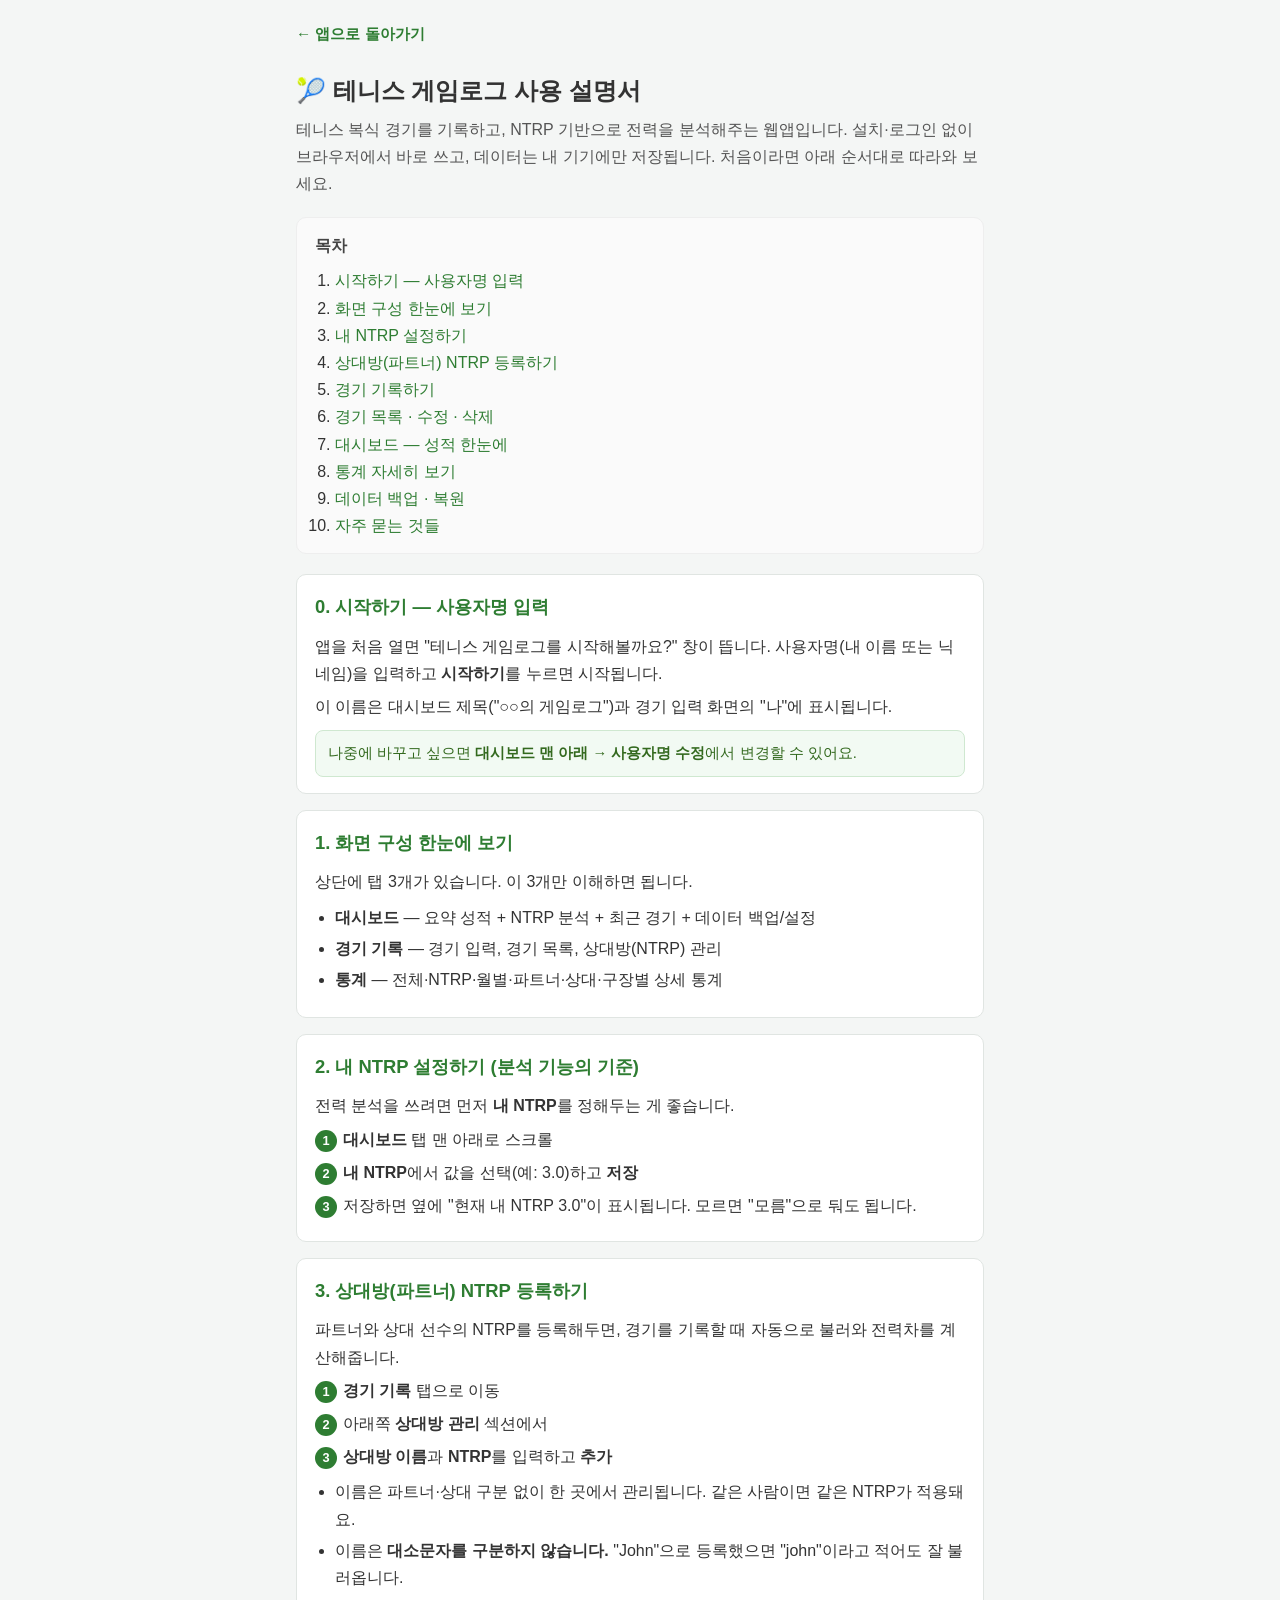
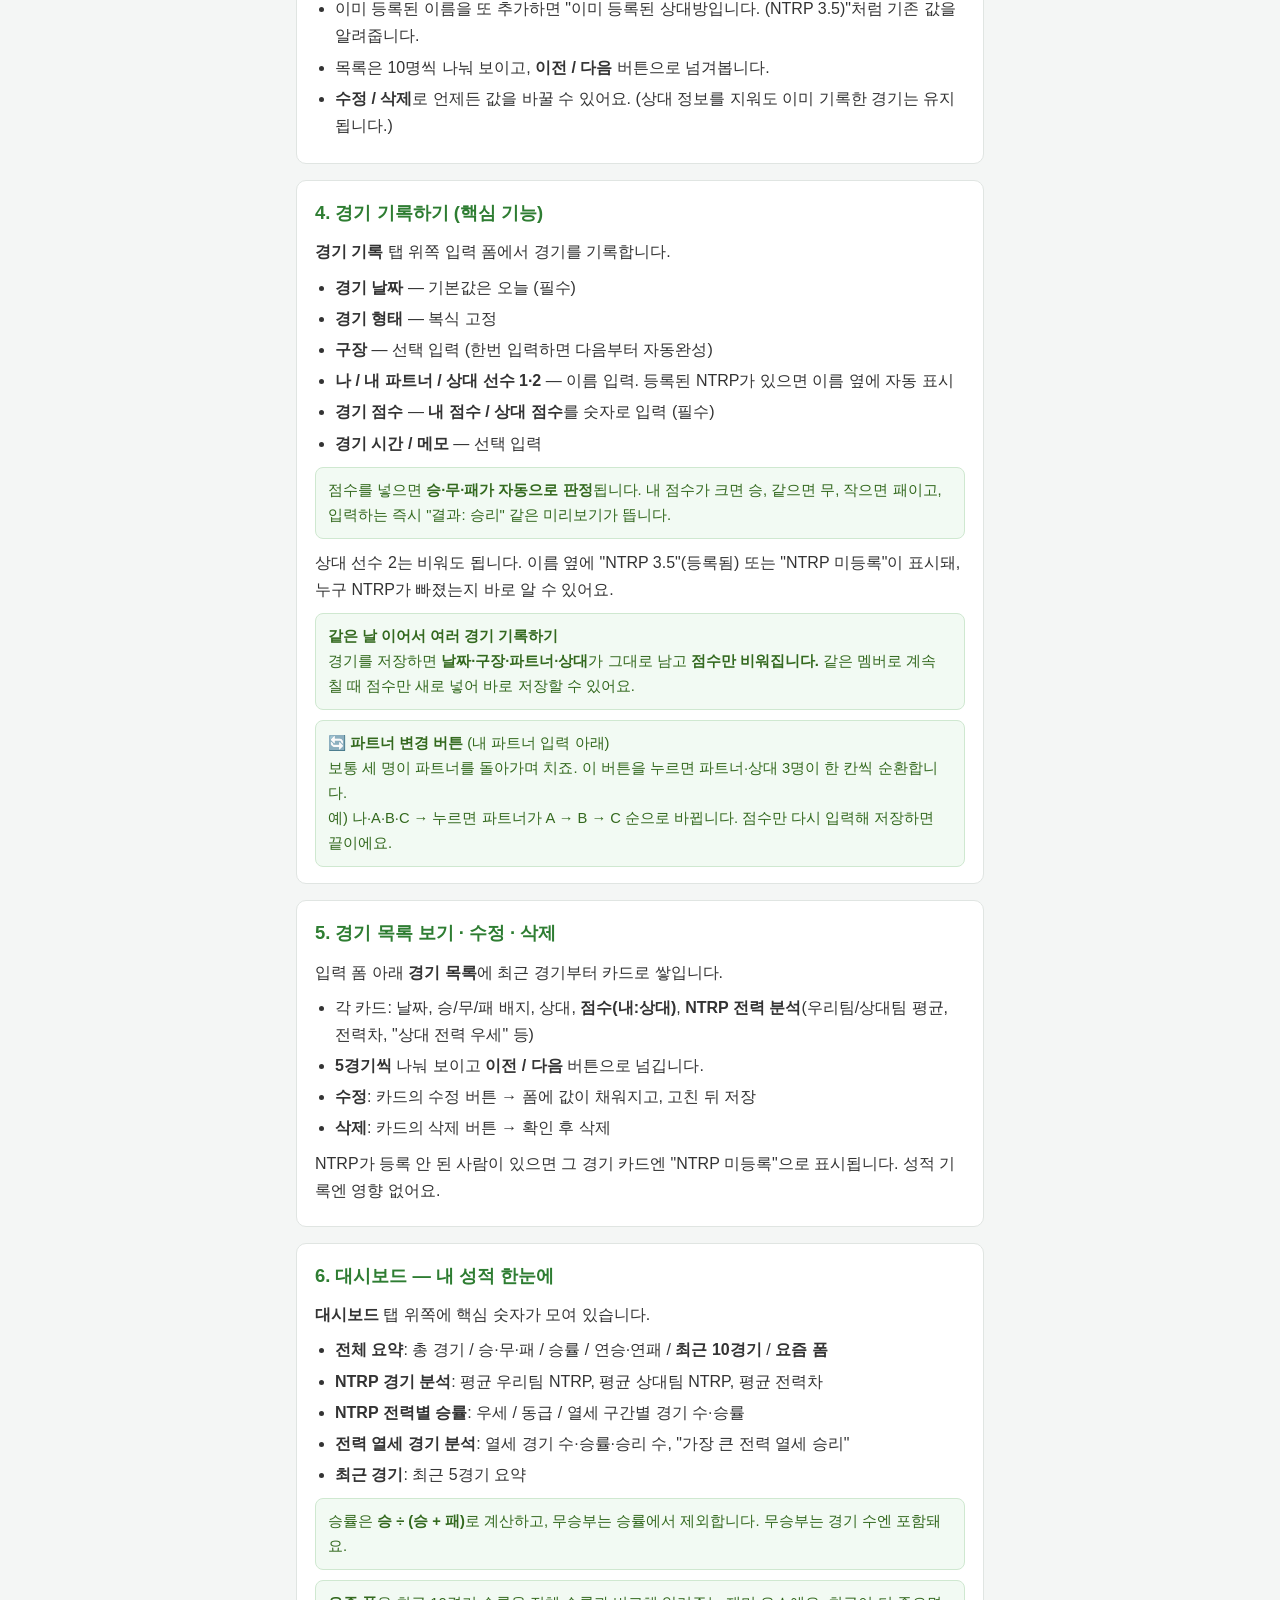
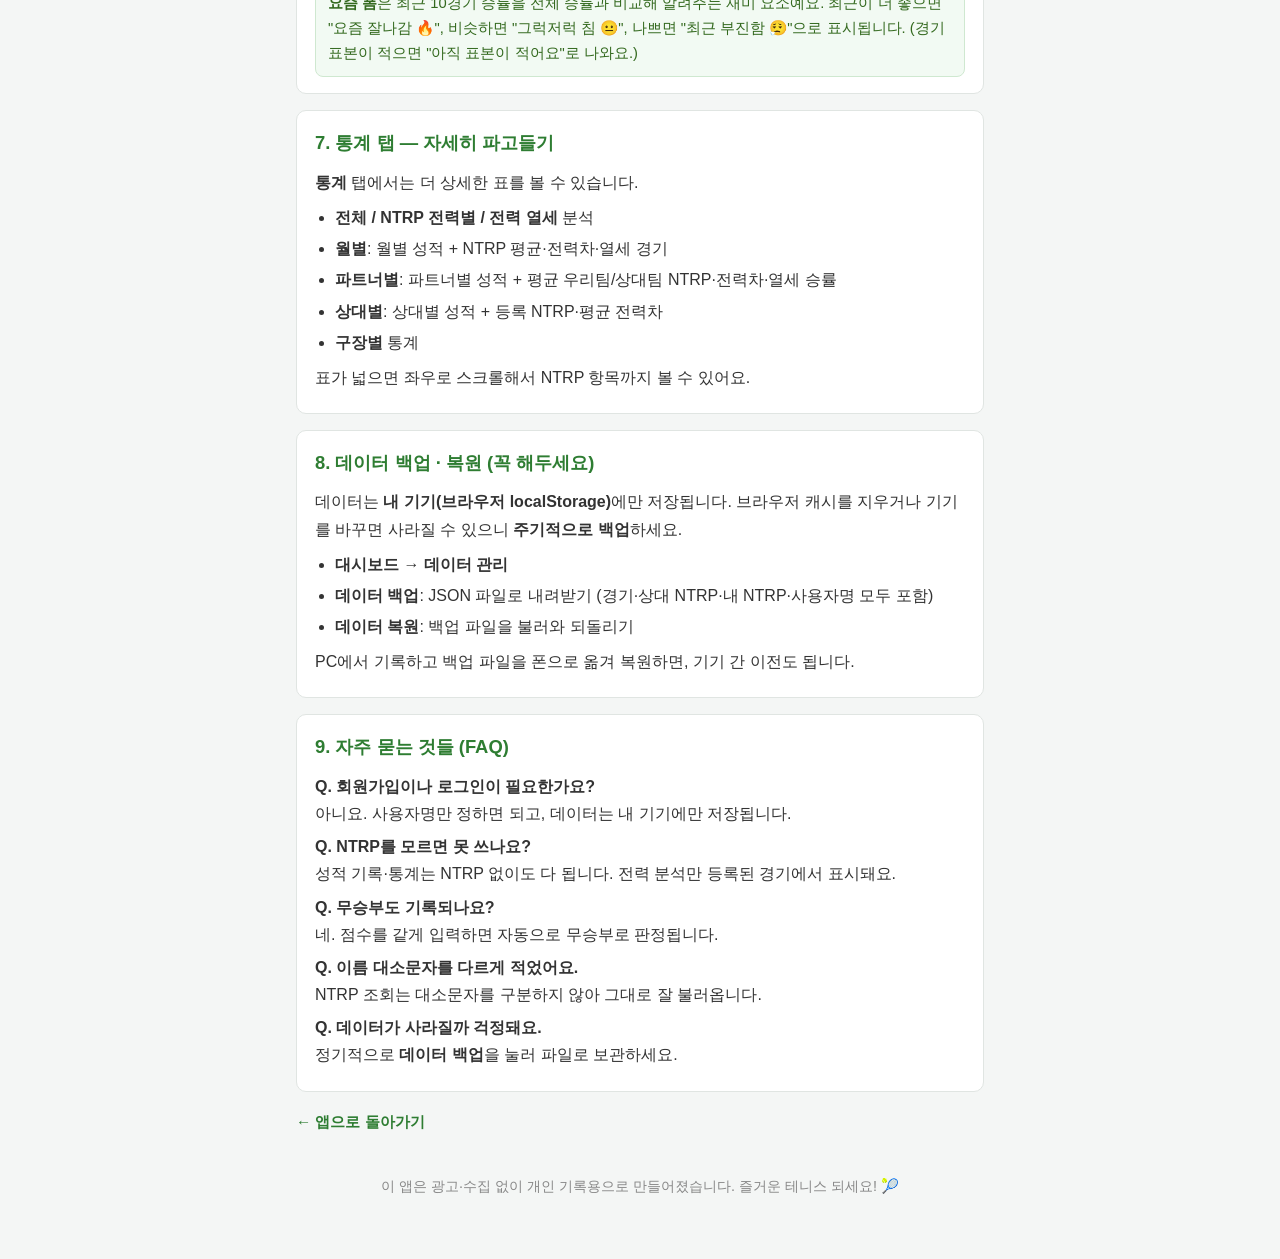
==== commit 37d85968: "자동입력기능추가 구장, 파트너 자동입력기능추가" ====
--- a/guide.html
+++ b/guide.html
@@ -173,6 +173,17 @@
         입력하는 즉시 "결과: 승리" 같은 미리보기가 뜹니다.
       </div>
       <p style="margin-top:10px;">상대 선수 2는 비워도 됩니다. 이름 옆에 "NTRP 3.5"(등록됨) 또는 "NTRP 미등록"이 표시돼, 누구 NTRP가 빠졌는지 바로 알 수 있어요.</p>
+
+      <div class="guide-note">
+        <strong>같은 날 이어서 여러 경기 기록하기</strong><br />
+        경기를 저장하면 <strong>날짜·구장·파트너·상대</strong>가 그대로 남고 <strong>점수만 비워집니다.</strong>
+        같은 멤버로 계속 칠 때 점수만 새로 넣어 바로 저장할 수 있어요.
+      </div>
+      <div class="guide-note">
+        <strong>🔄 파트너 변경 버튼</strong> (내 파트너 입력 아래)<br />
+        보통 세 명이 파트너를 돌아가며 치죠. 이 버튼을 누르면 파트너·상대 3명이 한 칸씩 순환합니다.<br />
+        예) 나·A·B·C → 누르면 파트너가 A → B → C 순으로 바뀝니다. 점수만 다시 입력해 저장하면 끝이에요.
+      </div>
     </section>
 
     <section class="guide-section" id="step5">
--- a/style.css
+++ b/style.css
@@ -1124,3 +1124,22 @@
 }
 
 .guide-link-section a:hover { background-color: #e6f4e7; }
+
+/* 파트너 변경(3자리 회전) 버튼 */
+.rotate-button {
+  margin-top: 8px;
+  min-height: 40px;
+  padding: 8px 14px;
+  border: 1px solid #cfd8d3;
+  border-radius: 8px;
+  background-color: #f5f8f6;
+  color: #2e7d32;
+  font-size: 0.9rem;
+  font-family: inherit;
+  font-weight: 600;
+  cursor: pointer;
+}
+
+.rotate-button:hover {
+  background-color: #e8f0ea;
+}
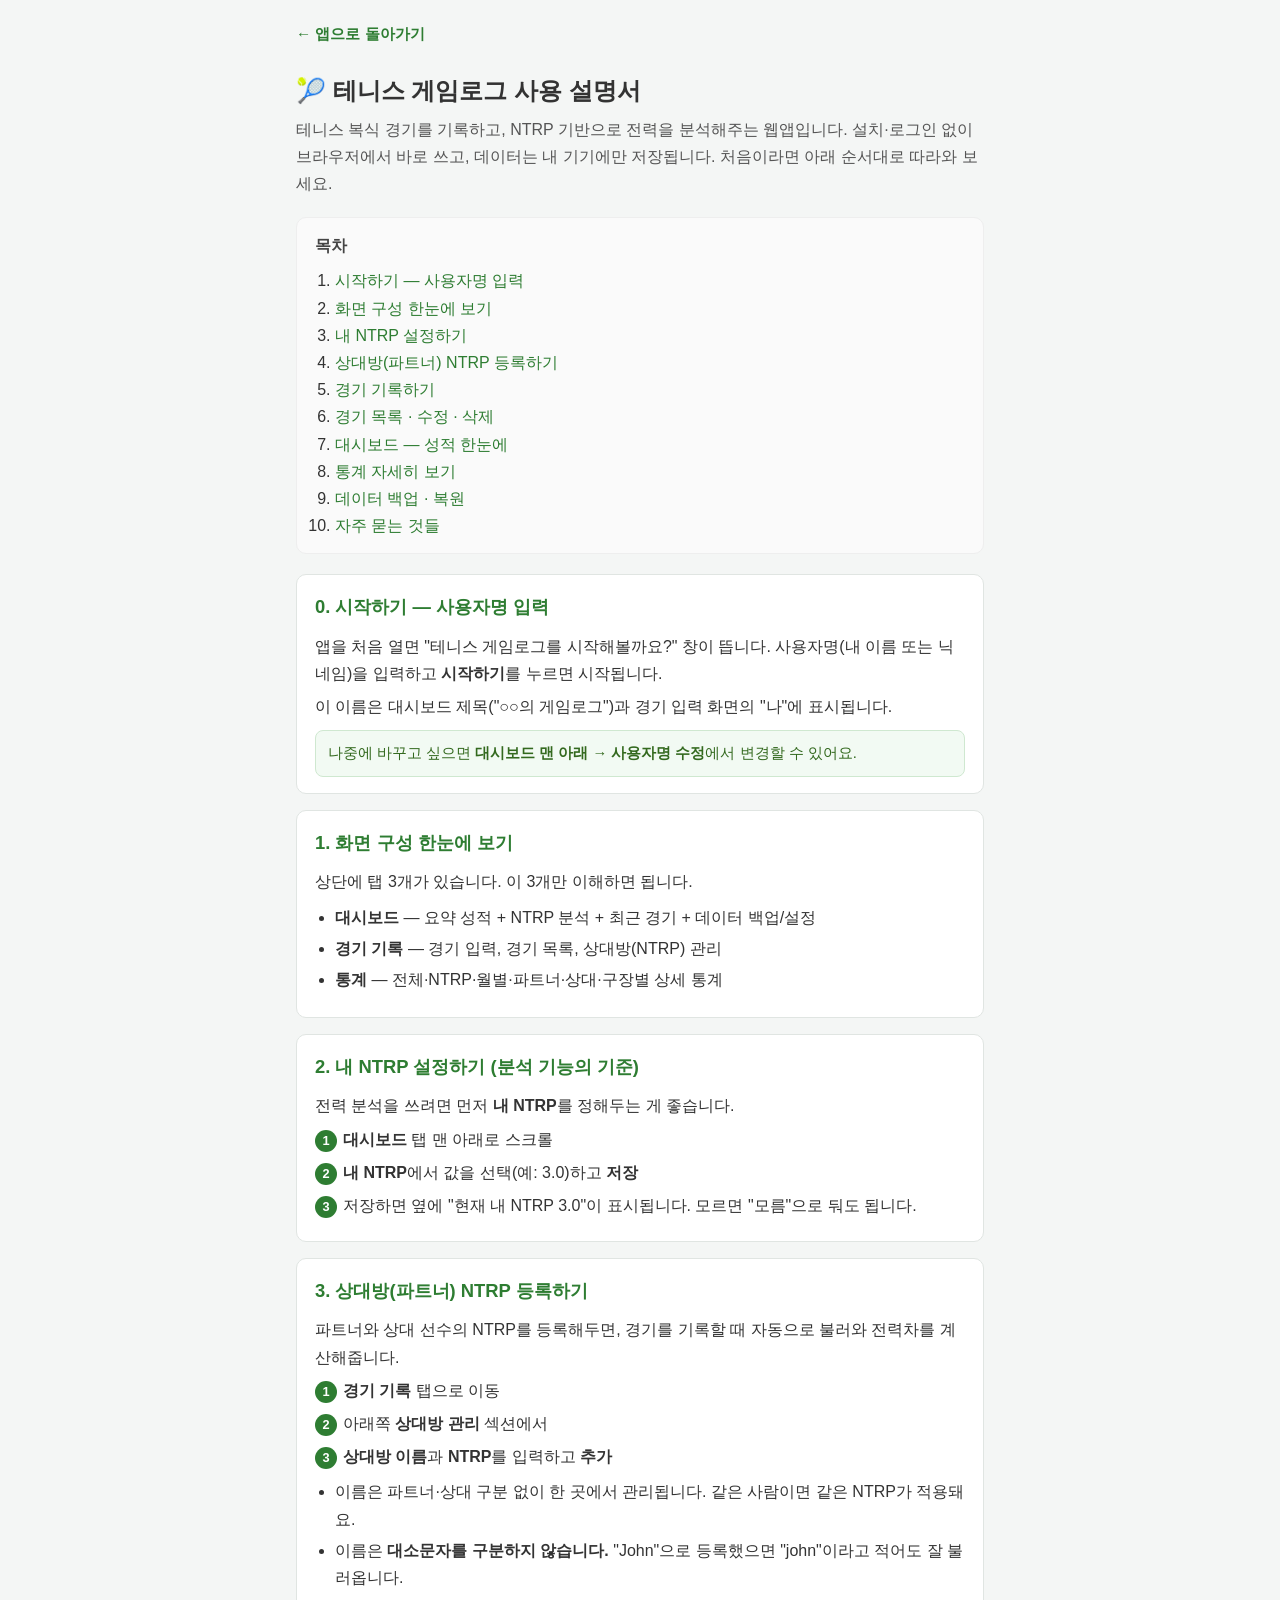
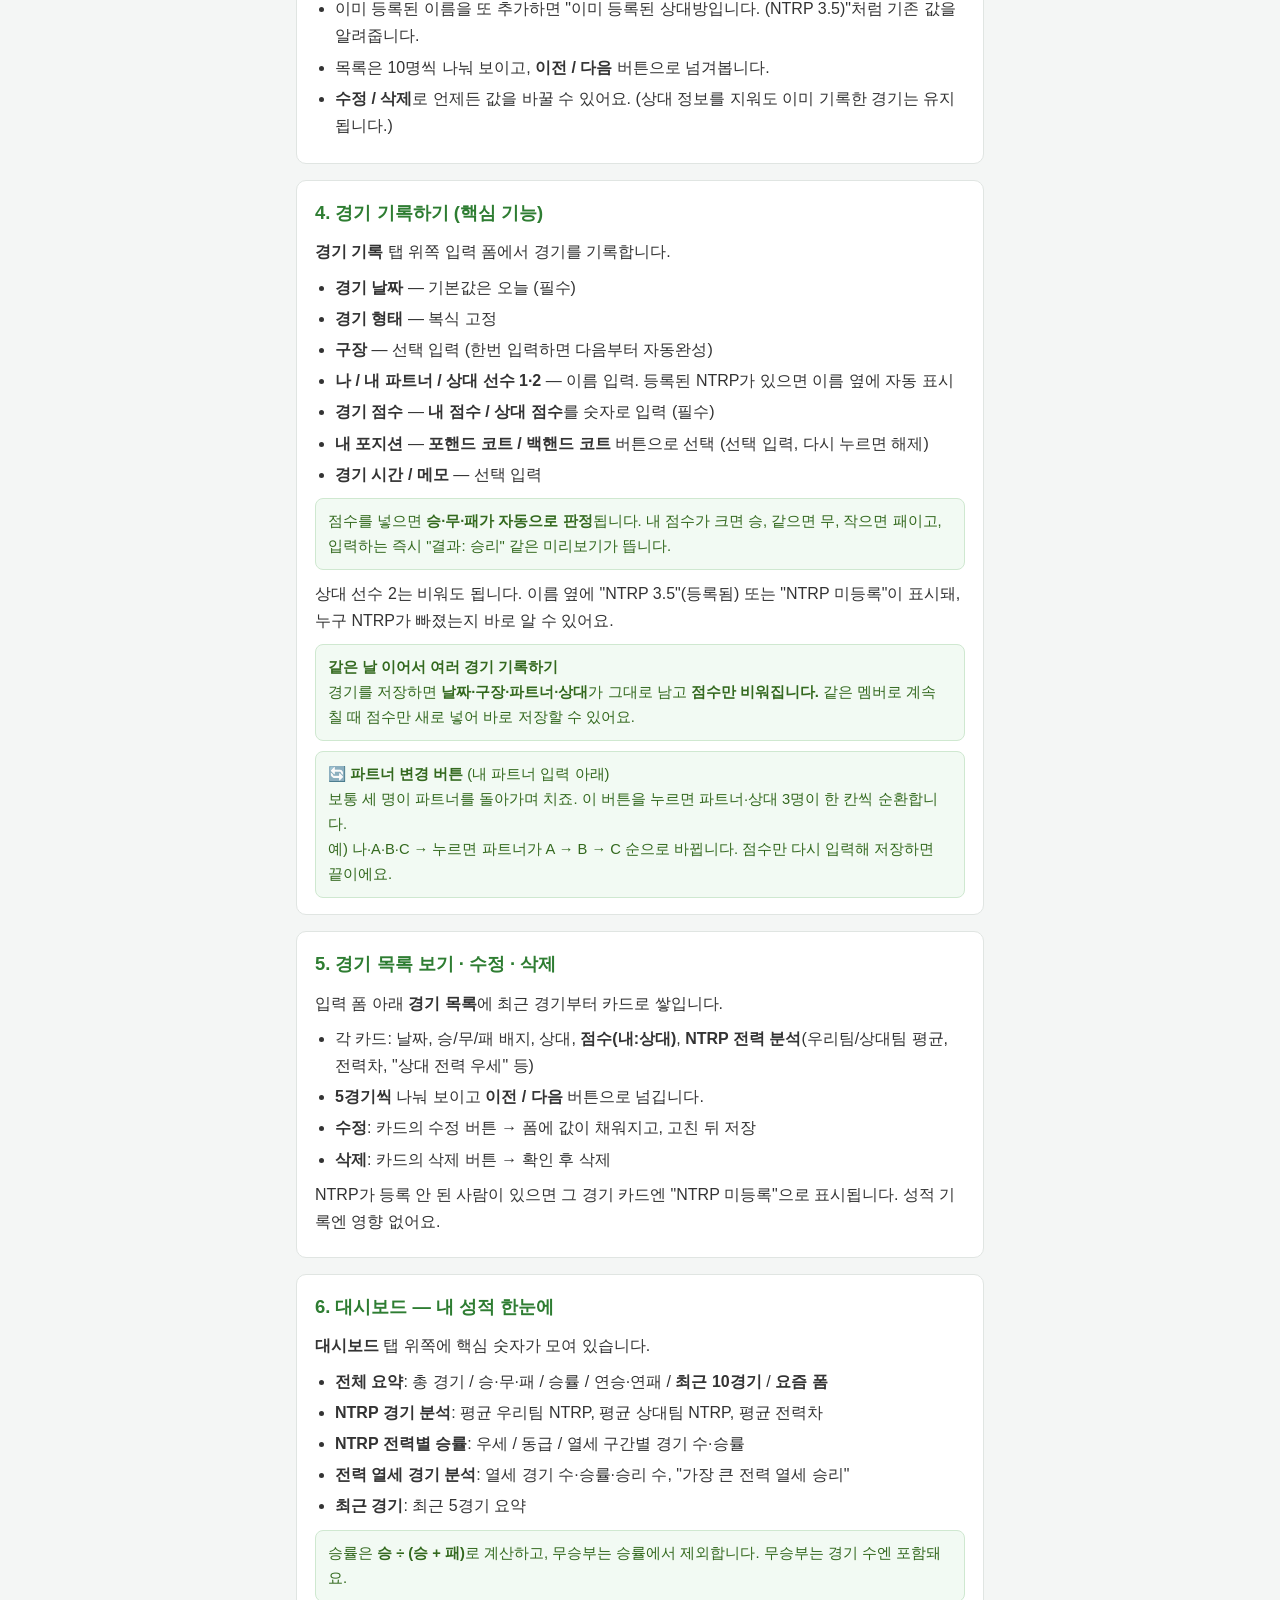
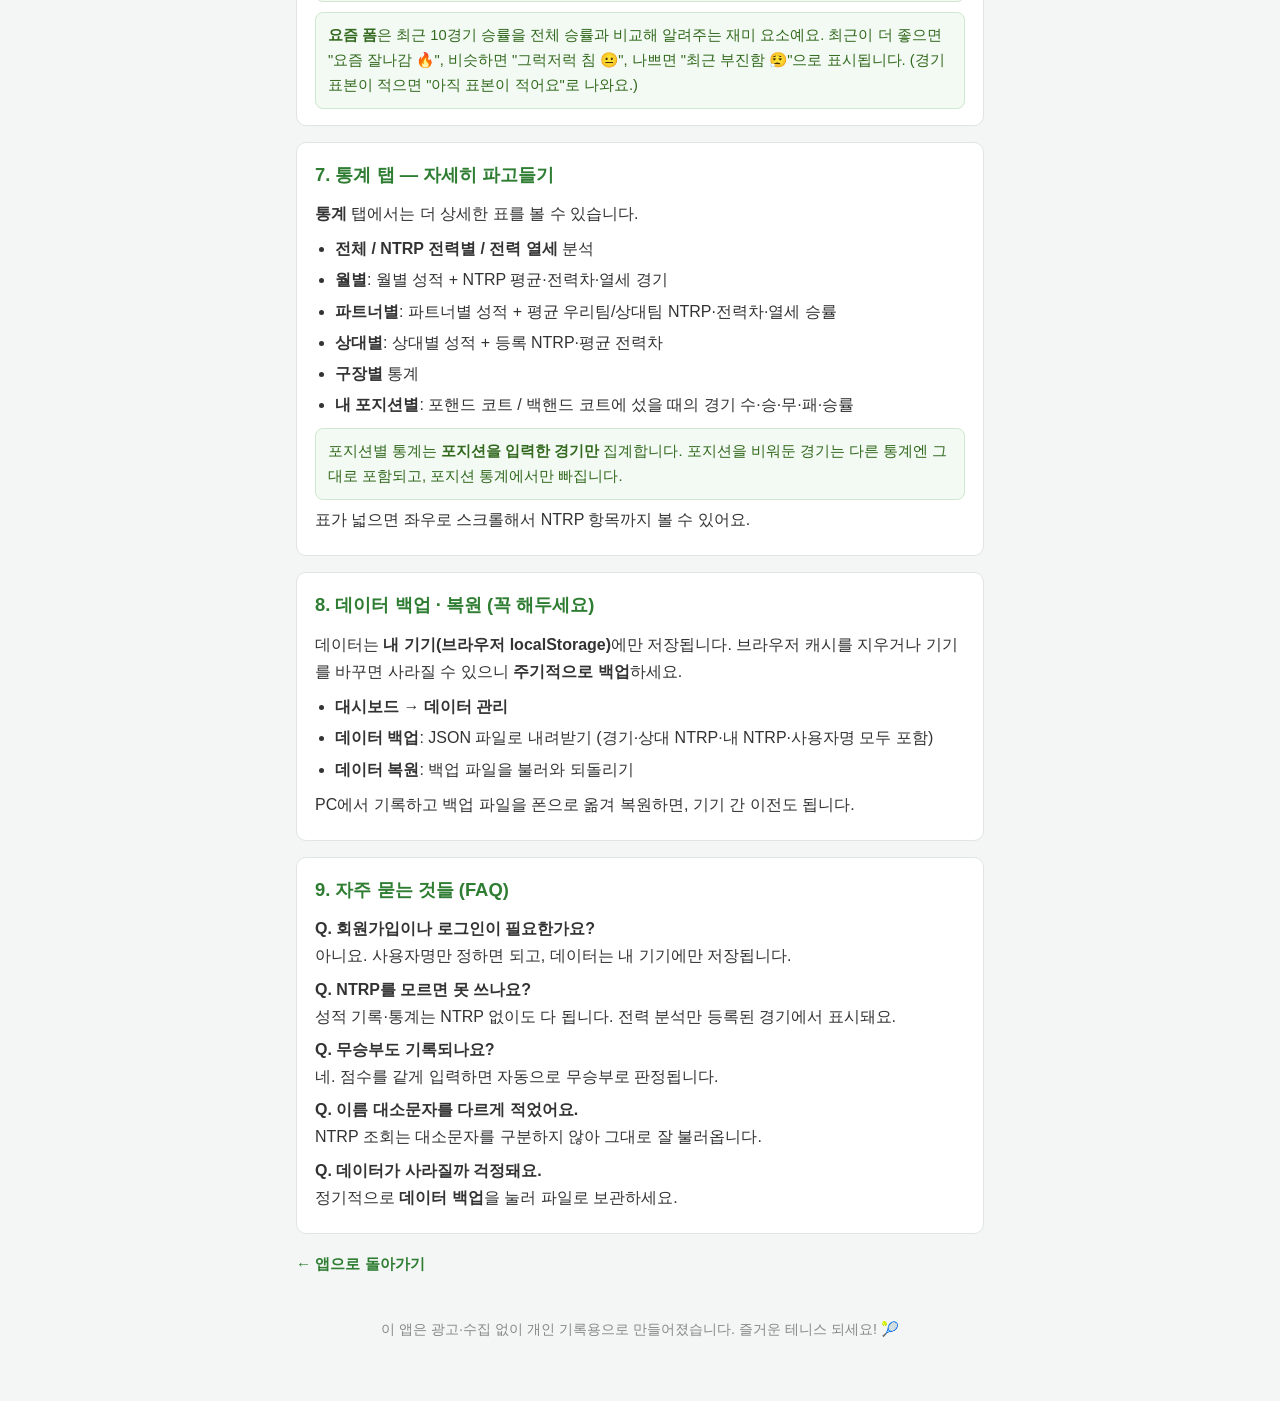
==== commit 2b930406: "내포지션 선택기능 추가" ====
--- a/guide.html
+++ b/guide.html
@@ -166,6 +166,7 @@
         <li><strong>구장</strong> — 선택 입력 (한번 입력하면 다음부터 자동완성)</li>
         <li><strong>나 / 내 파트너 / 상대 선수 1·2</strong> — 이름 입력. 등록된 NTRP가 있으면 이름 옆에 자동 표시</li>
         <li><strong>경기 점수</strong> — <strong>내 점수 / 상대 점수</strong>를 숫자로 입력 (필수)</li>
+        <li><strong>내 포지션</strong> — <strong>포핸드 코트 / 백핸드 코트</strong> 버튼으로 선택 (선택 입력, 다시 누르면 해제)</li>
         <li><strong>경기 시간 / 메모</strong> — 선택 입력</li>
       </ul>
       <div class="guide-note">
@@ -225,7 +226,9 @@
         <li><strong>파트너별</strong>: 파트너별 성적 + 평균 우리팀/상대팀 NTRP·전력차·열세 승률</li>
         <li><strong>상대별</strong>: 상대별 성적 + 등록 NTRP·평균 전력차</li>
         <li><strong>구장별</strong> 통계</li>
-      </ul>
+        <li><strong>내 포지션별</strong>: 포핸드 코트 / 백핸드 코트에 섰을 때의 경기 수·승·무·패·승률</li>
+      </ul>
+      <div class="guide-note">포지션별 통계는 <strong>포지션을 입력한 경기만</strong> 집계합니다. 포지션을 비워둔 경기는 다른 통계엔 그대로 포함되고, 포지션 통계에서만 빠집니다.</div>
       <p>표가 넓으면 좌우로 스크롤해서 NTRP 항목까지 볼 수 있어요.</p>
     </section>
 
--- a/style.css
+++ b/style.css
@@ -1143,3 +1143,31 @@
 .rotate-button:hover {
   background-color: #e8f0ea;
 }
+
+/* 내 포지션 선택 버튼 (포핸드 코트 / 백핸드 코트) */
+.court-buttons {
+  display: flex;
+  gap: 10px;
+}
+
+.court-button {
+  flex: 1;
+  min-height: 48px;
+  border: 2px solid #cfd8d3;
+  border-radius: 8px;
+  background-color: #fff;
+  color: #666;
+  font-size: 1rem;
+  font-family: inherit;
+  font-weight: 600;
+  cursor: pointer;
+}
+
+.court-button.is-selected {
+  background-color: #2e7d32;
+  border-color: #2e7d32;
+  color: #fff;
+}
+
+.court-button:hover { border-color: #9e9e9e; }
+.court-button.is-selected:hover { border-color: #2e7d32; }
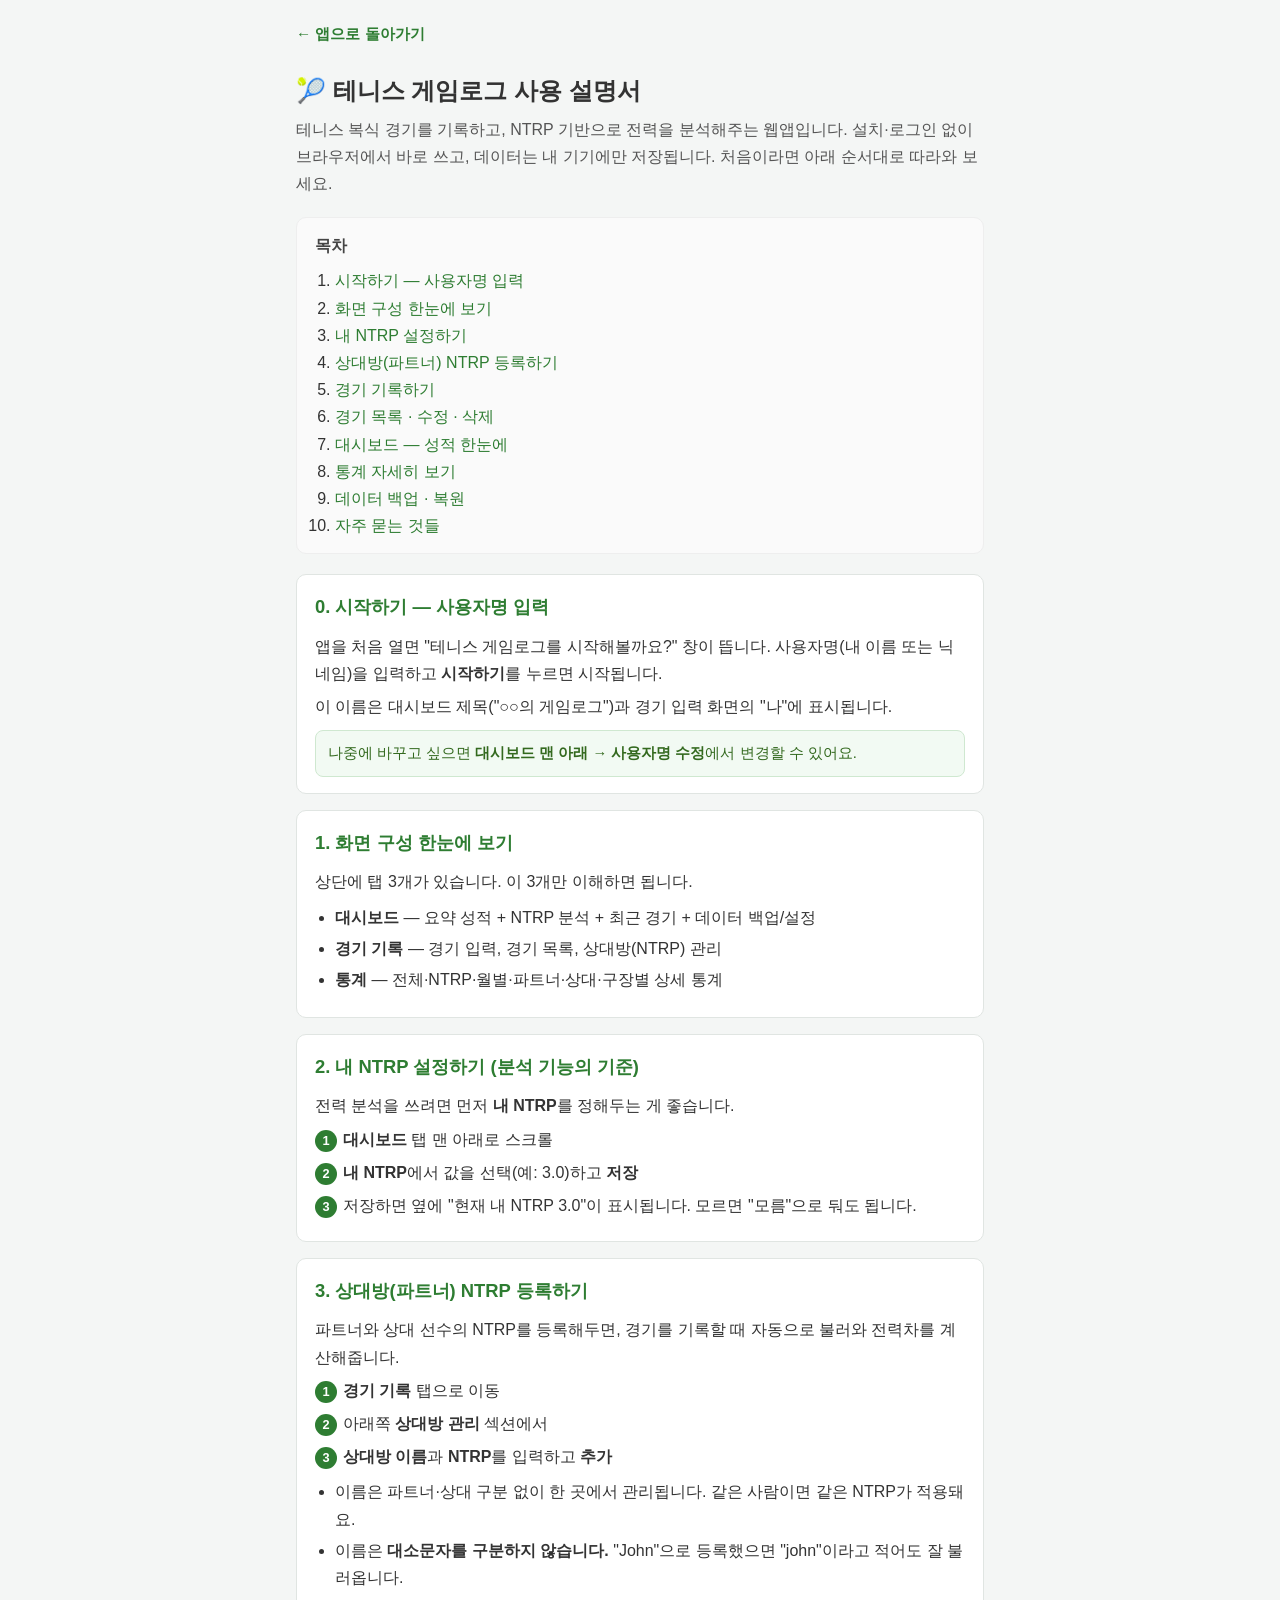
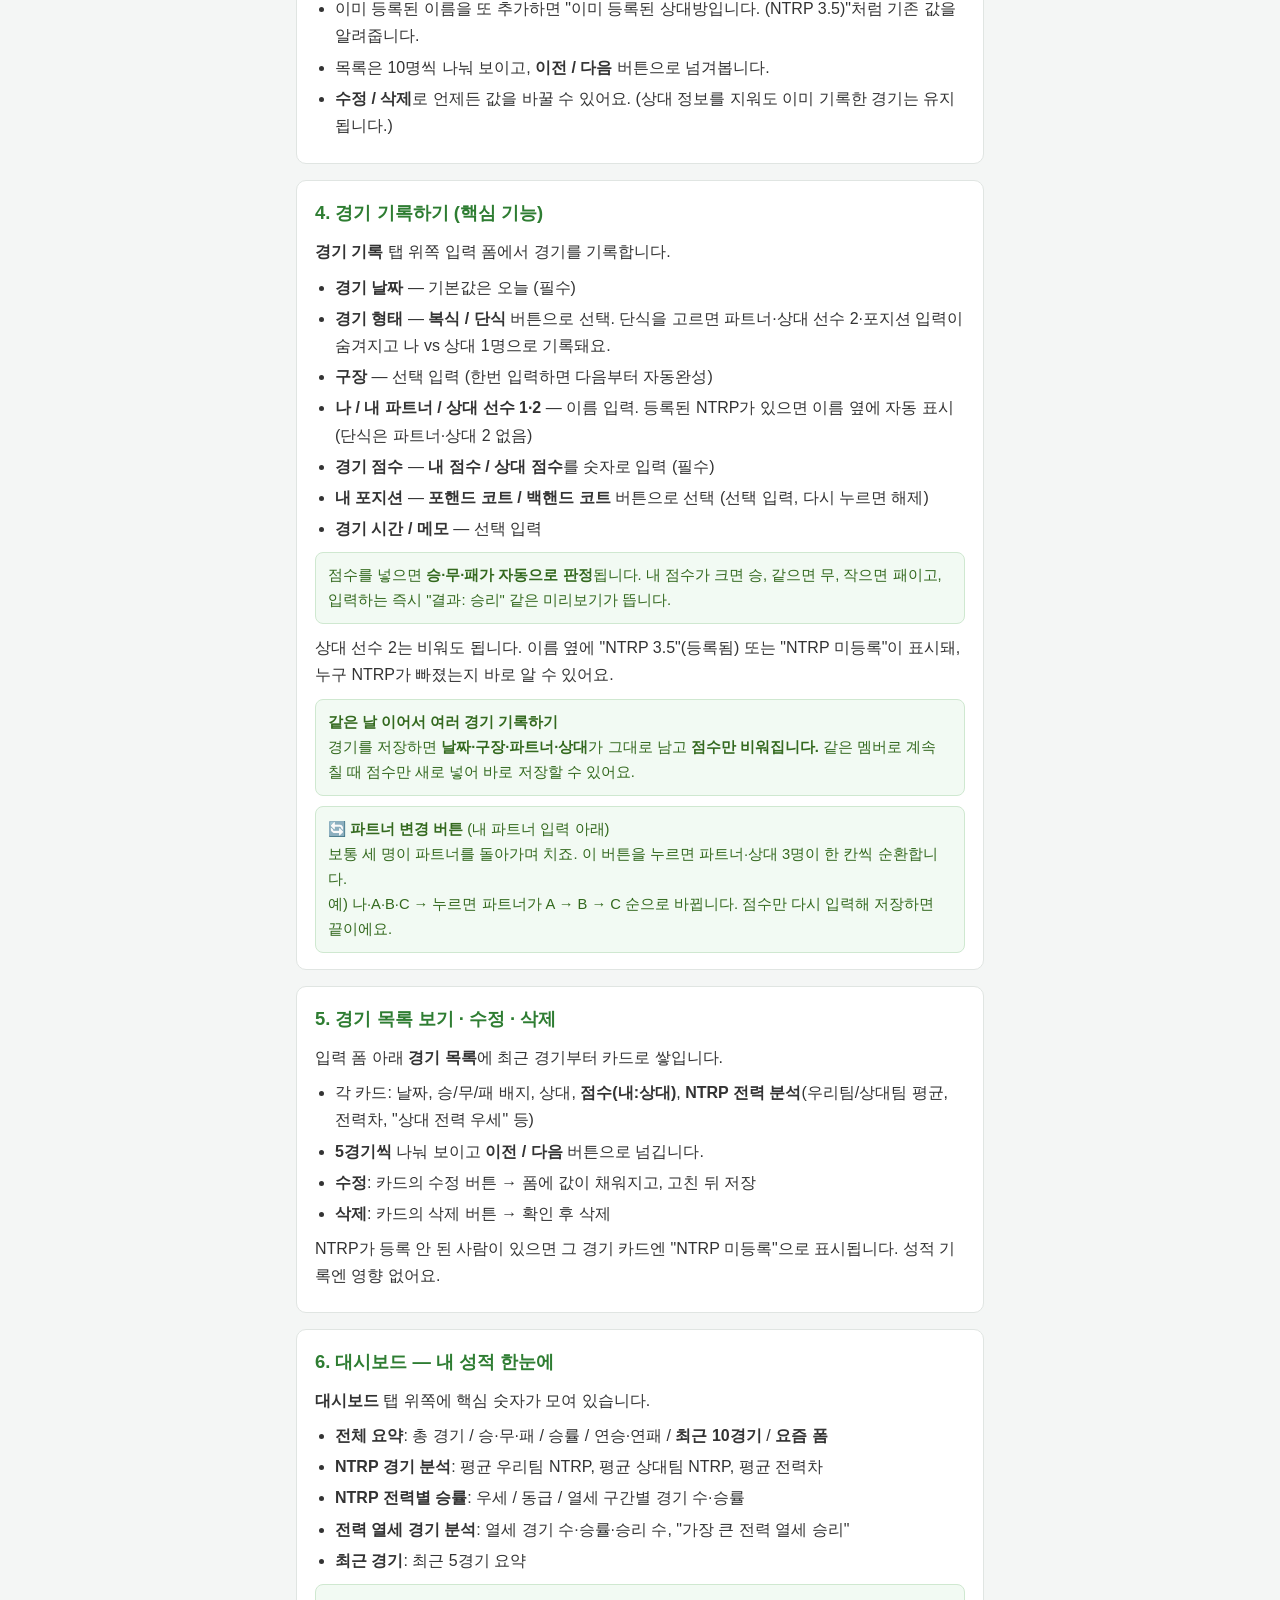
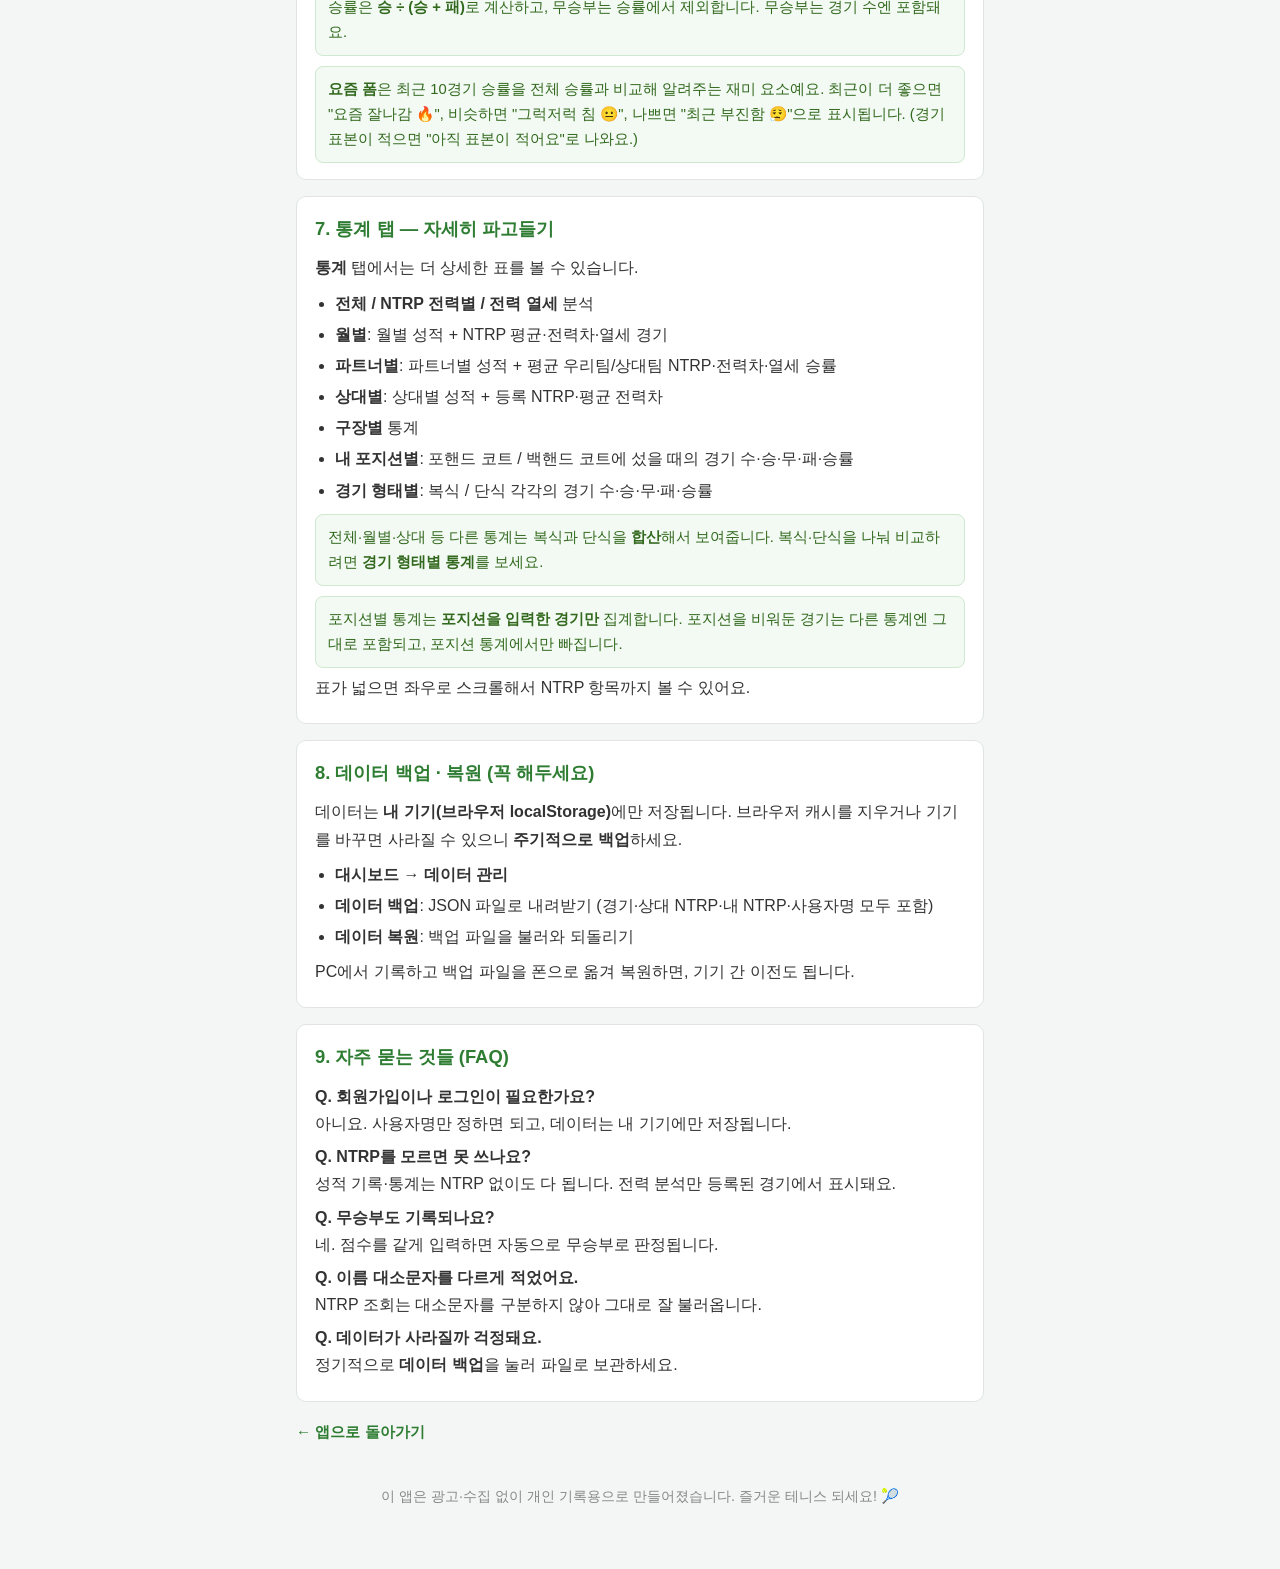
==== commit 3528750e: "단식기능추가" ====
--- a/guide.html
+++ b/guide.html
@@ -162,9 +162,9 @@
       <p><strong>경기 기록</strong> 탭 위쪽 입력 폼에서 경기를 기록합니다.</p>
       <ul>
         <li><strong>경기 날짜</strong> — 기본값은 오늘 (필수)</li>
-        <li><strong>경기 형태</strong> — 복식 고정</li>
+        <li><strong>경기 형태</strong> — <strong>복식 / 단식</strong> 버튼으로 선택. 단식을 고르면 파트너·상대 선수 2·포지션 입력이 숨겨지고 나 vs 상대 1명으로 기록돼요.</li>
         <li><strong>구장</strong> — 선택 입력 (한번 입력하면 다음부터 자동완성)</li>
-        <li><strong>나 / 내 파트너 / 상대 선수 1·2</strong> — 이름 입력. 등록된 NTRP가 있으면 이름 옆에 자동 표시</li>
+        <li><strong>나 / 내 파트너 / 상대 선수 1·2</strong> — 이름 입력. 등록된 NTRP가 있으면 이름 옆에 자동 표시 (단식은 파트너·상대 2 없음)</li>
         <li><strong>경기 점수</strong> — <strong>내 점수 / 상대 점수</strong>를 숫자로 입력 (필수)</li>
         <li><strong>내 포지션</strong> — <strong>포핸드 코트 / 백핸드 코트</strong> 버튼으로 선택 (선택 입력, 다시 누르면 해제)</li>
         <li><strong>경기 시간 / 메모</strong> — 선택 입력</li>
@@ -227,7 +227,9 @@
         <li><strong>상대별</strong>: 상대별 성적 + 등록 NTRP·평균 전력차</li>
         <li><strong>구장별</strong> 통계</li>
         <li><strong>내 포지션별</strong>: 포핸드 코트 / 백핸드 코트에 섰을 때의 경기 수·승·무·패·승률</li>
-      </ul>
+        <li><strong>경기 형태별</strong>: 복식 / 단식 각각의 경기 수·승·무·패·승률</li>
+      </ul>
+      <div class="guide-note">전체·월별·상대 등 다른 통계는 복식과 단식을 <strong>합산</strong>해서 보여줍니다. 복식·단식을 나눠 비교하려면 <strong>경기 형태별 통계</strong>를 보세요.</div>
       <div class="guide-note">포지션별 통계는 <strong>포지션을 입력한 경기만</strong> 집계합니다. 포지션을 비워둔 경기는 다른 통계엔 그대로 포함되고, 포지션 통계에서만 빠집니다.</div>
       <p>표가 넓으면 좌우로 스크롤해서 NTRP 항목까지 볼 수 있어요.</p>
     </section>
--- a/style.css
+++ b/style.css
@@ -1171,3 +1171,80 @@
 
 .court-button:hover { border-color: #9e9e9e; }
 .court-button.is-selected:hover { border-color: #2e7d32; }
+
+/* 백업 유도 배너 (오늘 경기가 일정 수 쌓이면 저장 후 노출) */
+.backup-prompt {
+  margin-top: 12px;
+  padding: 12px 14px;
+  border: 1px solid #ffe0a3;
+  border-radius: 8px;
+  background-color: #fff8ec;
+  display: flex;
+  align-items: center;
+  flex-wrap: wrap;
+  gap: 10px;
+}
+
+.backup-prompt-text {
+  flex: 1 1 auto;
+  min-width: 160px;
+  font-size: 0.92rem;
+  color: #8a5a00;
+  font-weight: 600;
+  word-break: keep-all;
+}
+
+/* 배너 안의 백업 버튼은 전체폭을 차지하지 않도록 */
+.backup-prompt .save-button {
+  width: auto;
+  flex: 0 0 auto;
+  min-height: 40px;
+  padding: 8px 16px;
+}
+
+/* 경기 형태 선택 버튼 (복식 / 단식) */
+.type-buttons {
+  display: flex;
+  gap: 10px;
+}
+
+.type-button {
+  flex: 1;
+  min-height: 48px;
+  border: 2px solid #cfd8d3;
+  border-radius: 8px;
+  background-color: #fff;
+  color: #666;
+  font-size: 1rem;
+  font-family: inherit;
+  font-weight: 600;
+  cursor: pointer;
+}
+
+.type-button.is-selected {
+  background-color: #2e7d32;
+  border-color: #2e7d32;
+  color: #fff;
+}
+
+.type-button:hover { border-color: #9e9e9e; }
+.type-button.is-selected:hover { border-color: #2e7d32; }
+
+/* 경기 목록 카드의 형태 배지 (단식/복식) */
+.match-type-badge {
+  display: inline-block;
+  padding: 2px 8px;
+  border-radius: 10px;
+  font-size: 0.78rem;
+  font-weight: 700;
+}
+
+.match-type-badge.is-doubles {
+  background-color: #e8f0fe;
+  color: #1a56c4;
+}
+
+.match-type-badge.is-singles {
+  background-color: #fdeef2;
+  color: #c2185b;
+}
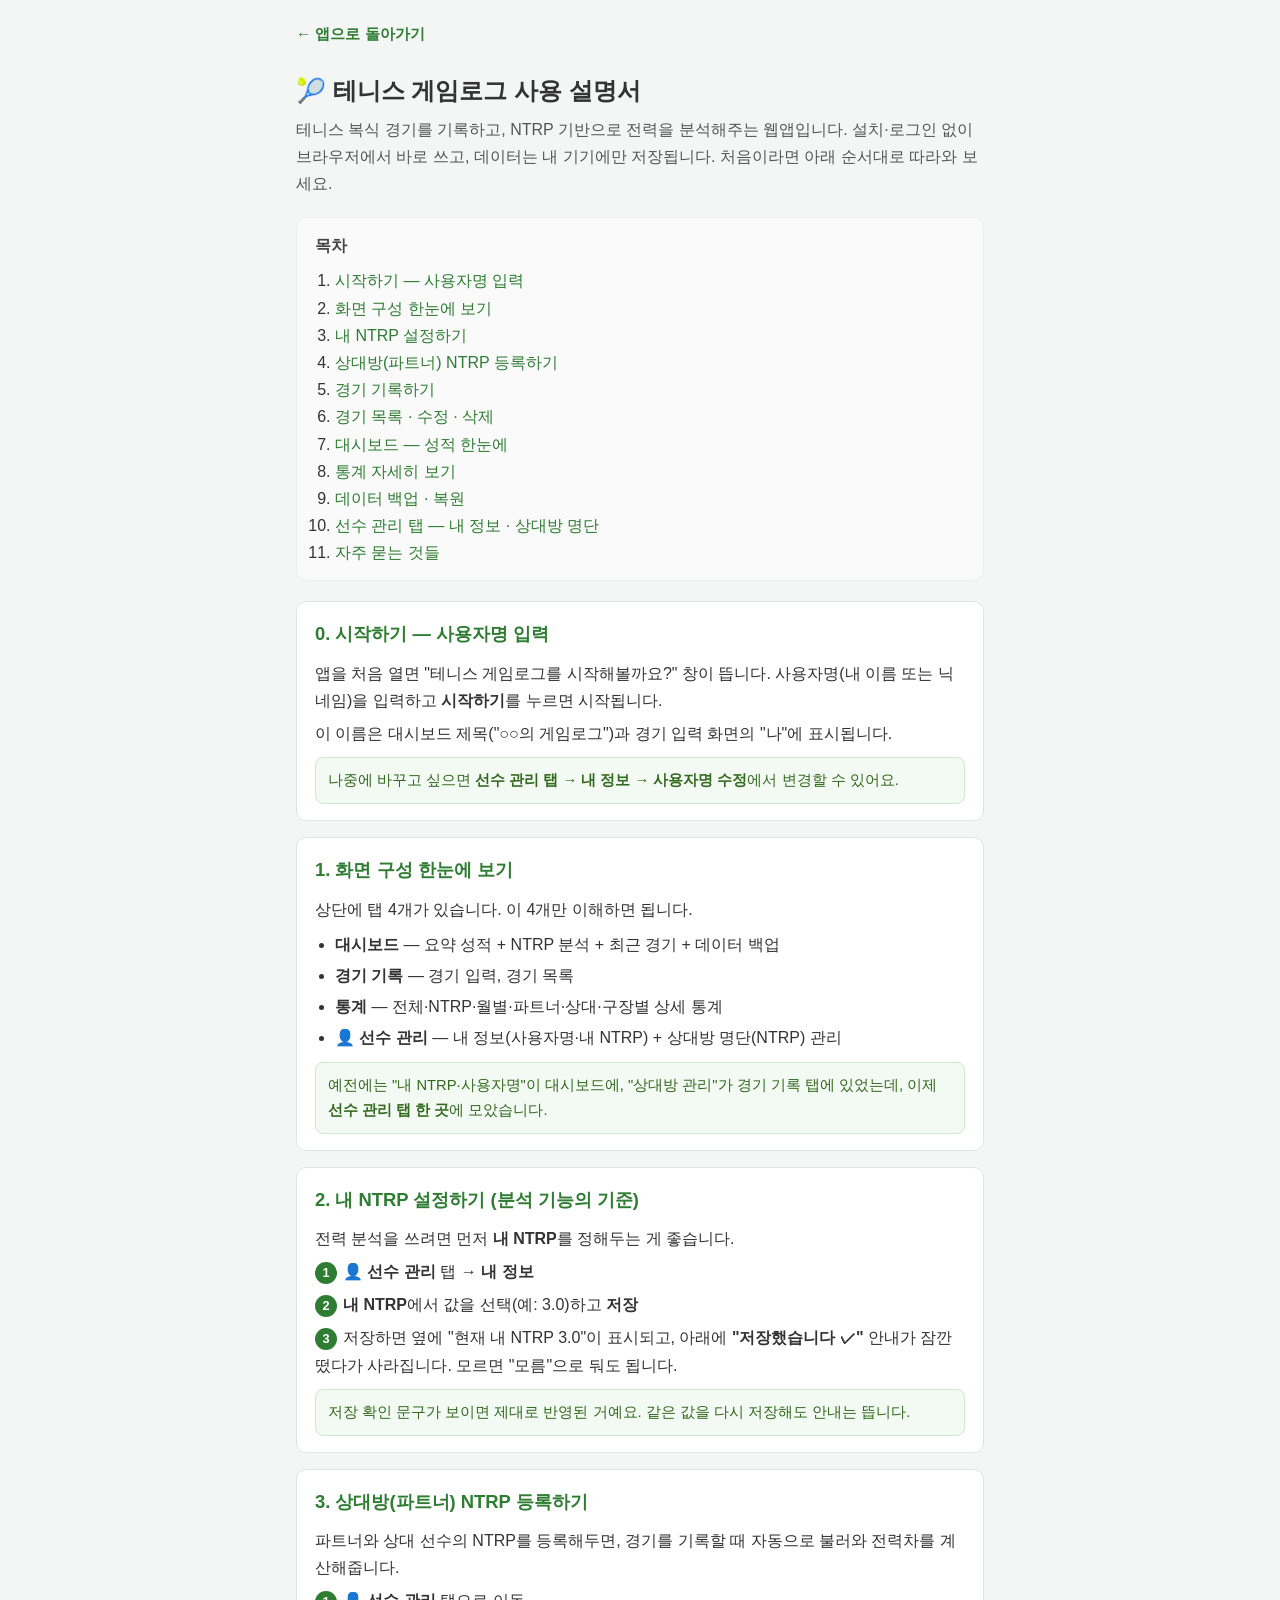
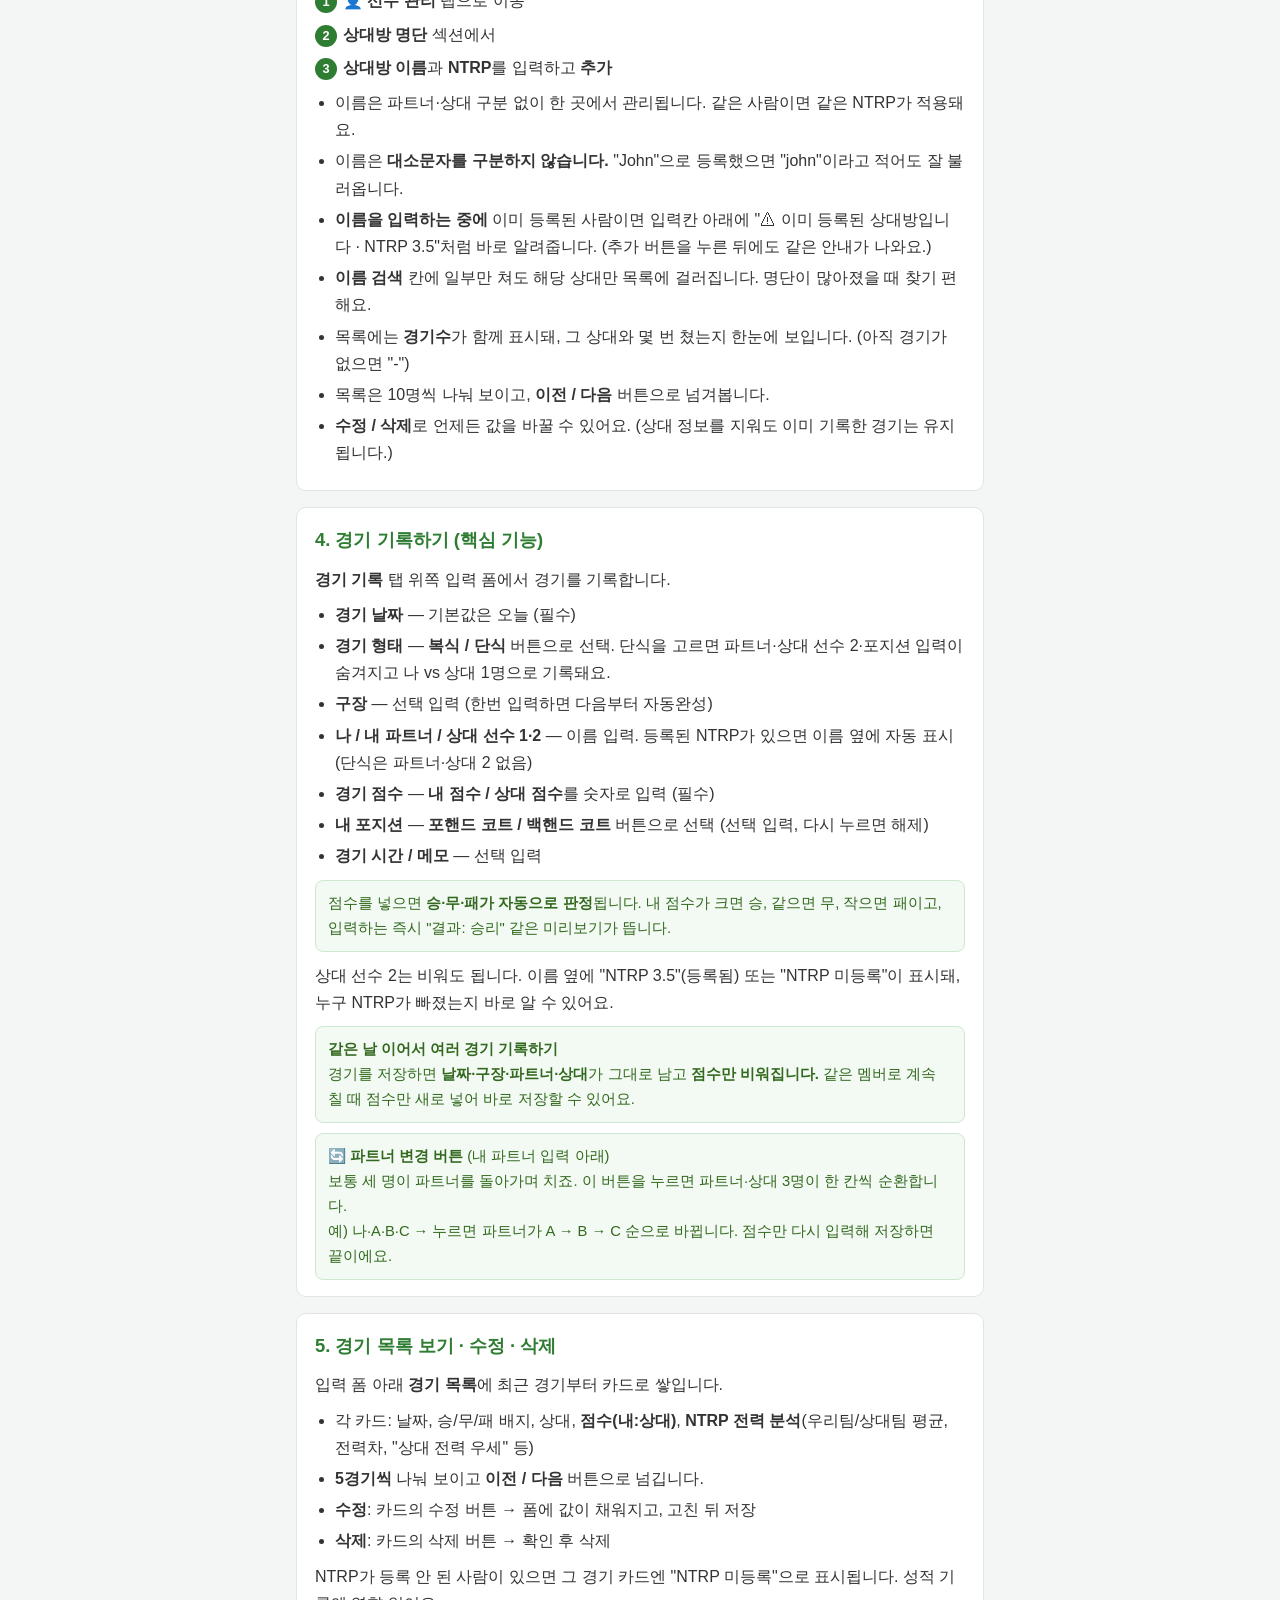
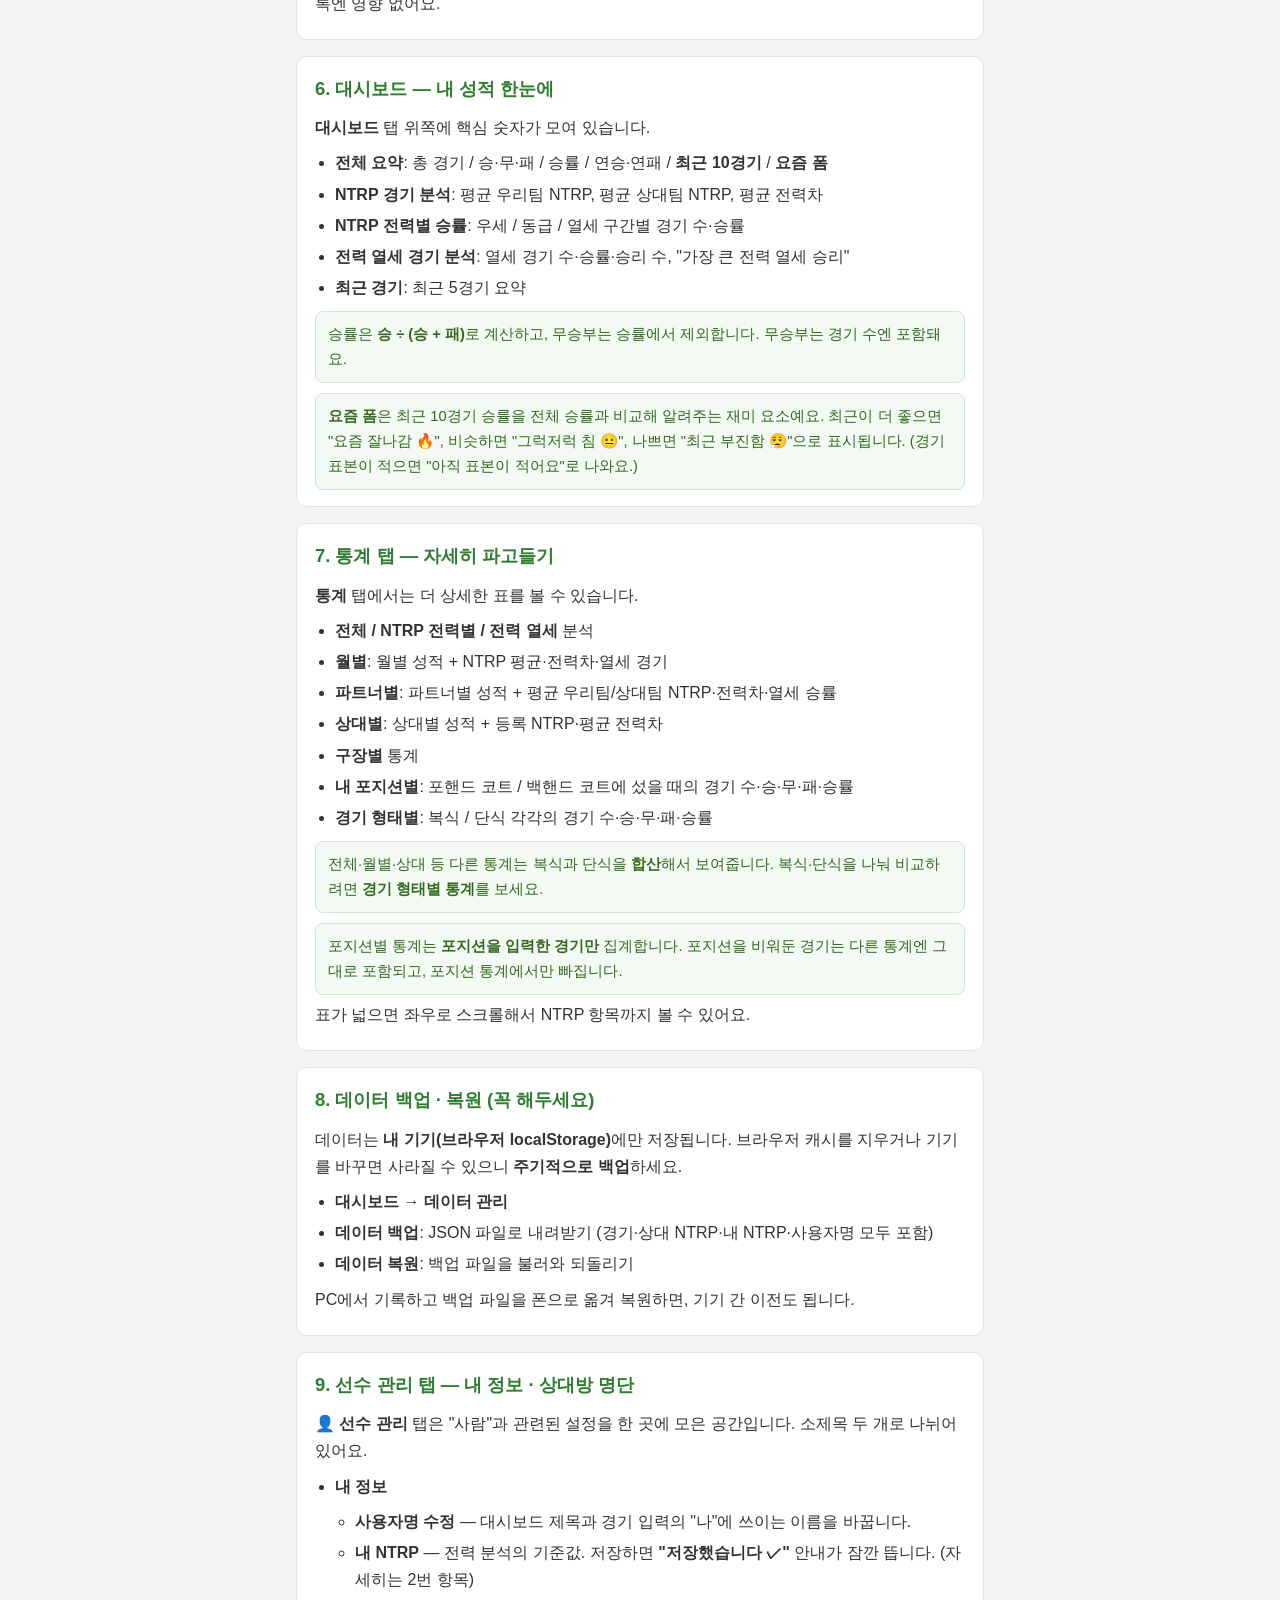
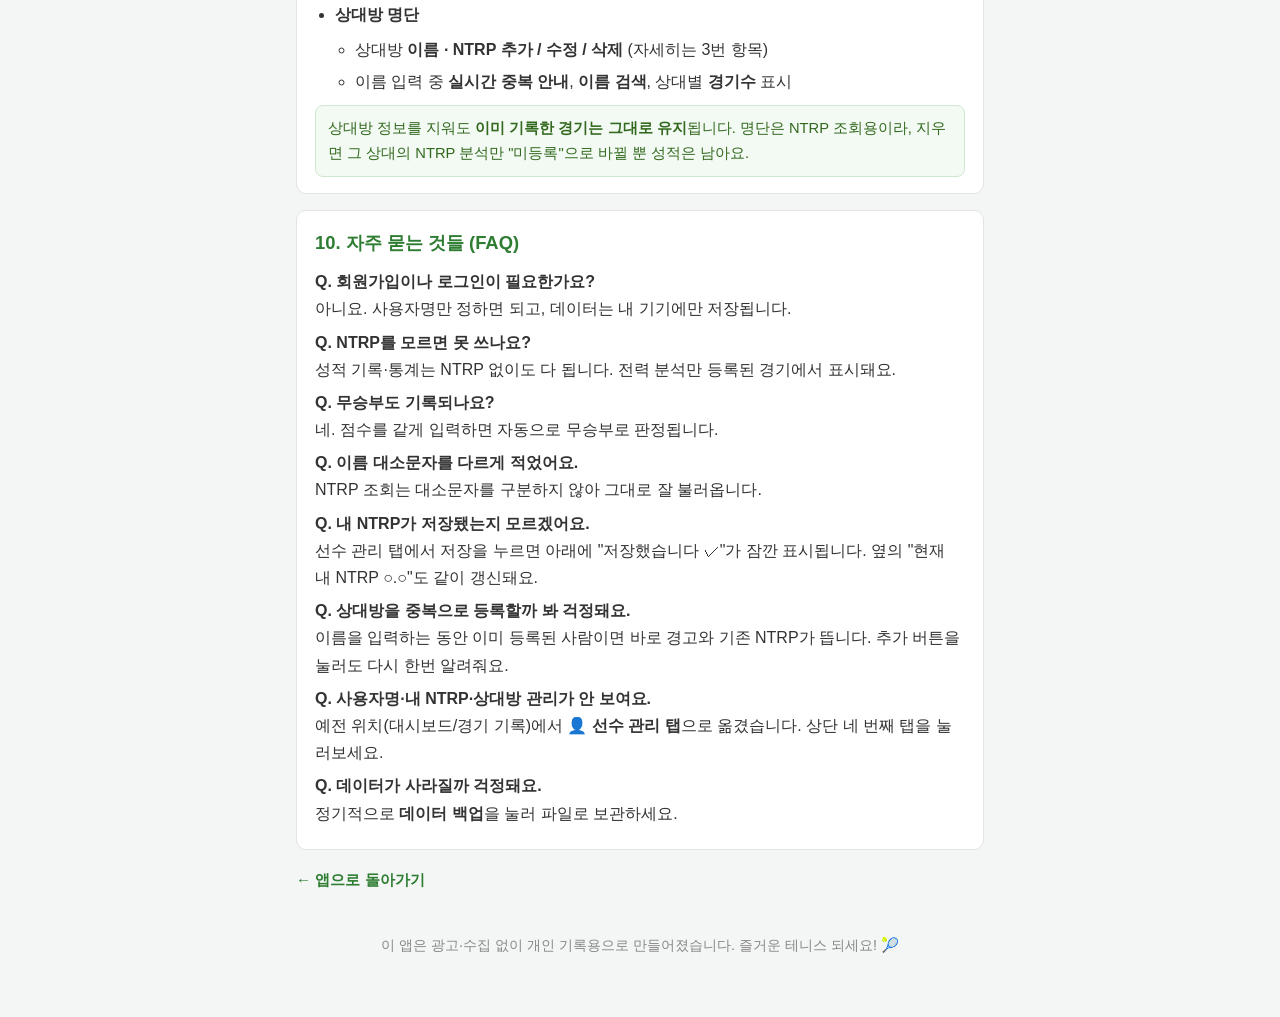
==== commit 63c1f1fd: "guide.html 수정" ====
--- a/guide.html
+++ b/guide.html
@@ -113,6 +113,7 @@
         <li><a href="#step6">대시보드 — 성적 한눈에</a></li>
         <li><a href="#step7">통계 자세히 보기</a></li>
         <li><a href="#step8">데이터 백업 · 복원</a></li>
+        <li><a href="#step9">선수 관리 탭 — 내 정보 · 상대방 명단</a></li>
         <li><a href="#faq">자주 묻는 것들</a></li>
       </ol>
     </nav>
@@ -121,37 +122,42 @@
       <h2>0. 시작하기 — 사용자명 입력</h2>
       <p>앱을 처음 열면 "테니스 게임로그를 시작해볼까요?" 창이 뜹니다. 사용자명(내 이름 또는 닉네임)을 입력하고 <strong>시작하기</strong>를 누르면 시작됩니다.</p>
       <p>이 이름은 대시보드 제목("○○의 게임로그")과 경기 입력 화면의 "나"에 표시됩니다.</p>
-      <div class="guide-note">나중에 바꾸고 싶으면 <strong>대시보드 맨 아래 → 사용자명 수정</strong>에서 변경할 수 있어요.</div>
+      <div class="guide-note">나중에 바꾸고 싶으면 <strong>선수 관리 탭 → 내 정보 → 사용자명 수정</strong>에서 변경할 수 있어요.</div>
     </section>
 
     <section class="guide-section" id="step1">
       <h2>1. 화면 구성 한눈에 보기</h2>
-      <p>상단에 탭 3개가 있습니다. 이 3개만 이해하면 됩니다.</p>
-      <ul>
-        <li><strong>대시보드</strong> — 요약 성적 + NTRP 분석 + 최근 경기 + 데이터 백업/설정</li>
-        <li><strong>경기 기록</strong> — 경기 입력, 경기 목록, 상대방(NTRP) 관리</li>
+      <p>상단에 탭 4개가 있습니다. 이 4개만 이해하면 됩니다.</p>
+      <ul>
+        <li><strong>대시보드</strong> — 요약 성적 + NTRP 분석 + 최근 경기 + 데이터 백업</li>
+        <li><strong>경기 기록</strong> — 경기 입력, 경기 목록</li>
         <li><strong>통계</strong> — 전체·NTRP·월별·파트너·상대·구장별 상세 통계</li>
-      </ul>
+        <li><strong>👤 선수 관리</strong> — 내 정보(사용자명·내 NTRP) + 상대방 명단(NTRP) 관리</li>
+      </ul>
+      <div class="guide-note">예전에는 "내 NTRP·사용자명"이 대시보드에, "상대방 관리"가 경기 기록 탭에 있었는데, 이제 <strong>선수 관리 탭 한 곳</strong>에 모았습니다.</div>
     </section>
 
     <section class="guide-section" id="step2">
       <h2>2. 내 NTRP 설정하기 (분석 기능의 기준)</h2>
       <p>전력 분석을 쓰려면 먼저 <strong>내 NTRP</strong>를 정해두는 게 좋습니다.</p>
-      <p><span class="guide-step">1</span><strong>대시보드</strong> 탭 맨 아래로 스크롤</p>
+      <p><span class="guide-step">1</span><strong>👤 선수 관리</strong> 탭 → <strong>내 정보</strong></p>
       <p><span class="guide-step">2</span><strong>내 NTRP</strong>에서 값을 선택(예: 3.0)하고 <strong>저장</strong></p>
-      <p><span class="guide-step">3</span>저장하면 옆에 "현재 내 NTRP 3.0"이 표시됩니다. 모르면 "모름"으로 둬도 됩니다.</p>
+      <p><span class="guide-step">3</span>저장하면 옆에 "현재 내 NTRP 3.0"이 표시되고, 아래에 <strong>"저장했습니다 ✓"</strong> 안내가 잠깐 떴다가 사라집니다. 모르면 "모름"으로 둬도 됩니다.</p>
+      <div class="guide-note">저장 확인 문구가 보이면 제대로 반영된 거예요. 같은 값을 다시 저장해도 안내는 뜹니다.</div>
     </section>
 
     <section class="guide-section" id="step3">
       <h2>3. 상대방(파트너) NTRP 등록하기</h2>
       <p>파트너와 상대 선수의 NTRP를 등록해두면, 경기를 기록할 때 자동으로 불러와 전력차를 계산해줍니다.</p>
-      <p><span class="guide-step">1</span><strong>경기 기록</strong> 탭으로 이동</p>
-      <p><span class="guide-step">2</span>아래쪽 <strong>상대방 관리</strong> 섹션에서</p>
+      <p><span class="guide-step">1</span><strong>👤 선수 관리</strong> 탭으로 이동</p>
+      <p><span class="guide-step">2</span><strong>상대방 명단</strong> 섹션에서</p>
       <p><span class="guide-step">3</span><strong>상대방 이름</strong>과 <strong>NTRP</strong>를 입력하고 <strong>추가</strong></p>
       <ul>
         <li>이름은 파트너·상대 구분 없이 한 곳에서 관리됩니다. 같은 사람이면 같은 NTRP가 적용돼요.</li>
         <li>이름은 <strong>대소문자를 구분하지 않습니다.</strong> "John"으로 등록했으면 "john"이라고 적어도 잘 불러옵니다.</li>
-        <li>이미 등록된 이름을 또 추가하면 "이미 등록된 상대방입니다. (NTRP 3.5)"처럼 기존 값을 알려줍니다.</li>
+        <li><strong>이름을 입력하는 중에</strong> 이미 등록된 사람이면 입력칸 아래에 "⚠ 이미 등록된 상대방입니다 · NTRP 3.5"처럼 바로 알려줍니다. (추가 버튼을 누른 뒤에도 같은 안내가 나와요.)</li>
+        <li><strong>이름 검색</strong> 칸에 일부만 쳐도 해당 상대만 목록에 걸러집니다. 명단이 많아졌을 때 찾기 편해요.</li>
+        <li>목록에는 <strong>경기수</strong>가 함께 표시돼, 그 상대와 몇 번 쳤는지 한눈에 보입니다. (아직 경기가 없으면 "-")</li>
         <li>목록은 10명씩 나눠 보이고, <strong>이전 / 다음</strong> 버튼으로 넘겨봅니다.</li>
         <li><strong>수정 / 삭제</strong>로 언제든 값을 바꿀 수 있어요. (상대 정보를 지워도 이미 기록한 경기는 유지됩니다.)</li>
       </ul>
@@ -245,12 +251,35 @@
       <p>PC에서 기록하고 백업 파일을 폰으로 옮겨 복원하면, 기기 간 이전도 됩니다.</p>
     </section>
 
+    <section class="guide-section" id="step9">
+      <h2>9. 선수 관리 탭 — 내 정보 · 상대방 명단</h2>
+      <p><strong>👤 선수 관리</strong> 탭은 "사람"과 관련된 설정을 한 곳에 모은 공간입니다. 소제목 두 개로 나뉘어 있어요.</p>
+      <ul>
+        <li><strong>내 정보</strong>
+          <ul>
+            <li><strong>사용자명 수정</strong> — 대시보드 제목과 경기 입력의 "나"에 쓰이는 이름을 바꿉니다.</li>
+            <li><strong>내 NTRP</strong> — 전력 분석의 기준값. 저장하면 <strong>"저장했습니다 ✓"</strong> 안내가 잠깐 뜹니다. (자세히는 2번 항목)</li>
+          </ul>
+        </li>
+        <li><strong>상대방 명단</strong>
+          <ul>
+            <li>상대방 <strong>이름 · NTRP 추가 / 수정 / 삭제</strong> (자세히는 3번 항목)</li>
+            <li>이름 입력 중 <strong>실시간 중복 안내</strong>, <strong>이름 검색</strong>, 상대별 <strong>경기수</strong> 표시</li>
+          </ul>
+        </li>
+      </ul>
+      <div class="guide-note">상대방 정보를 지워도 <strong>이미 기록한 경기는 그대로 유지</strong>됩니다. 명단은 NTRP 조회용이라, 지우면 그 상대의 NTRP 분석만 "미등록"으로 바뀔 뿐 성적은 남아요.</div>
+    </section>
+
     <section class="guide-section" id="faq">
-      <h2>9. 자주 묻는 것들 (FAQ)</h2>
+      <h2>10. 자주 묻는 것들 (FAQ)</h2>
       <p><strong>Q. 회원가입이나 로그인이 필요한가요?</strong><br />아니요. 사용자명만 정하면 되고, 데이터는 내 기기에만 저장됩니다.</p>
       <p><strong>Q. NTRP를 모르면 못 쓰나요?</strong><br />성적 기록·통계는 NTRP 없이도 다 됩니다. 전력 분석만 등록된 경기에서 표시돼요.</p>
       <p><strong>Q. 무승부도 기록되나요?</strong><br />네. 점수를 같게 입력하면 자동으로 무승부로 판정됩니다.</p>
       <p><strong>Q. 이름 대소문자를 다르게 적었어요.</strong><br />NTRP 조회는 대소문자를 구분하지 않아 그대로 잘 불러옵니다.</p>
+      <p><strong>Q. 내 NTRP가 저장됐는지 모르겠어요.</strong><br />선수 관리 탭에서 저장을 누르면 아래에 "저장했습니다 ✓"가 잠깐 표시됩니다. 옆의 "현재 내 NTRP ○.○"도 같이 갱신돼요.</p>
+      <p><strong>Q. 상대방을 중복으로 등록할까 봐 걱정돼요.</strong><br />이름을 입력하는 동안 이미 등록된 사람이면 바로 경고와 기존 NTRP가 뜹니다. 추가 버튼을 눌러도 다시 한번 알려줘요.</p>
+      <p><strong>Q. 사용자명·내 NTRP·상대방 관리가 안 보여요.</strong><br />예전 위치(대시보드/경기 기록)에서 <strong>👤 선수 관리 탭</strong>으로 옮겼습니다. 상단 네 번째 탭을 눌러보세요.</p>
       <p><strong>Q. 데이터가 사라질까 걱정돼요.</strong><br />정기적으로 <strong>데이터 백업</strong>을 눌러 파일로 보관하세요.</p>
     </section>
 
--- a/style.css
+++ b/style.css
@@ -62,14 +62,16 @@
 }
 
 .tab-button {
-  flex: 1; /* 3개 버튼이 가로 폭을 균등하게 나눠 가짐 */
+  flex: 1; /* 4개 버튼이 가로 폭을 균등하게 나눠 가짐 */
   min-height: 44px; /* 터치하기 충분한 크기 (설계 §5) */
+  padding: 0 4px;
   border: 1px solid #cfd8d3;
   background-color: #ffffff;
   color: #555;
   font-size: 1rem;
   border-radius: 8px;
   cursor: pointer;
+  white-space: nowrap; /* 탭 라벨이 줄바꿈되지 않도록 */
 }
 
 /* 현재 선택된 탭 버튼 강조 */
@@ -692,9 +694,13 @@
   .app-title {
     font-size: 1.3rem;
   }
-  /* 탭 글자가 줄바꿈되지 않도록 약간 축소 */
+  /* 탭 글자가 줄바꿈되지 않도록 약간 축소 (탭 4개 기준) */
+  .tab-bar {
+    gap: 5px;
+  }
   .tab-button {
-    font-size: 0.9rem;
+    font-size: 0.78rem;
+    padding: 0 2px;
   }
 }
 
@@ -1248,3 +1254,62 @@
   background-color: #fdeef2;
   color: #c2185b;
 }
+
+/* ============================================================
+   선수 관리 탭 (내 정보 + 상대방 명단)
+   ============================================================ */
+
+/* 관리 탭 안의 소제목(내 정보 / 상대방 명단) 그룹 구분 */
+.manage-group-title {
+  margin-top: 8px;
+  padding-bottom: 6px;
+  border-bottom: 2px solid #e6f0e7;
+}
+
+/* 두 번째 소제목(상대방 명단)은 내 정보 블록과 간격을 더 둔다 */
+.manage-group-title + .opponent-master-section,
+.username-edit + .manage-group-title {
+  margin-top: 20px;
+}
+
+/* 관리 탭에서는 사용자명 수정 블록의 상단 여백을 소제목 기준으로 정리 */
+#manage .username-edit {
+  margin-top: 4px;
+}
+
+/* 상대방 이름 검색/필터 입력칸 */
+.master-search-field {
+  margin-top: 14px;
+  margin-bottom: 6px;
+}
+
+.master-search-field input {
+  width: 100%;
+  min-height: 40px;
+  padding: 8px 10px;
+  border: 1px solid #cfd8d3;
+  border-radius: 8px;
+  font-size: 1rem;
+  font-family: inherit;
+  box-sizing: border-box;
+}
+
+/* 내 NTRP 저장 확인 토스트: 기본은 여백 최소화, 표시될 때만 간격 */
+#my-ntrp-message {
+  margin-top: 6px;
+  min-height: 0;
+  transition: opacity 0.15s ease;
+}
+
+#my-ntrp-message:empty {
+  margin-top: 0;
+}
+
+/* 상대방 이름 실시간 중복 안내 (입력 중 표시) */
+.master-dup-hint {
+  margin-top: 6px;
+  font-size: 0.88rem;
+  font-weight: 600;
+  color: #c62828; /* 경고: 빨강 계열 */
+  word-break: keep-all;
+}
